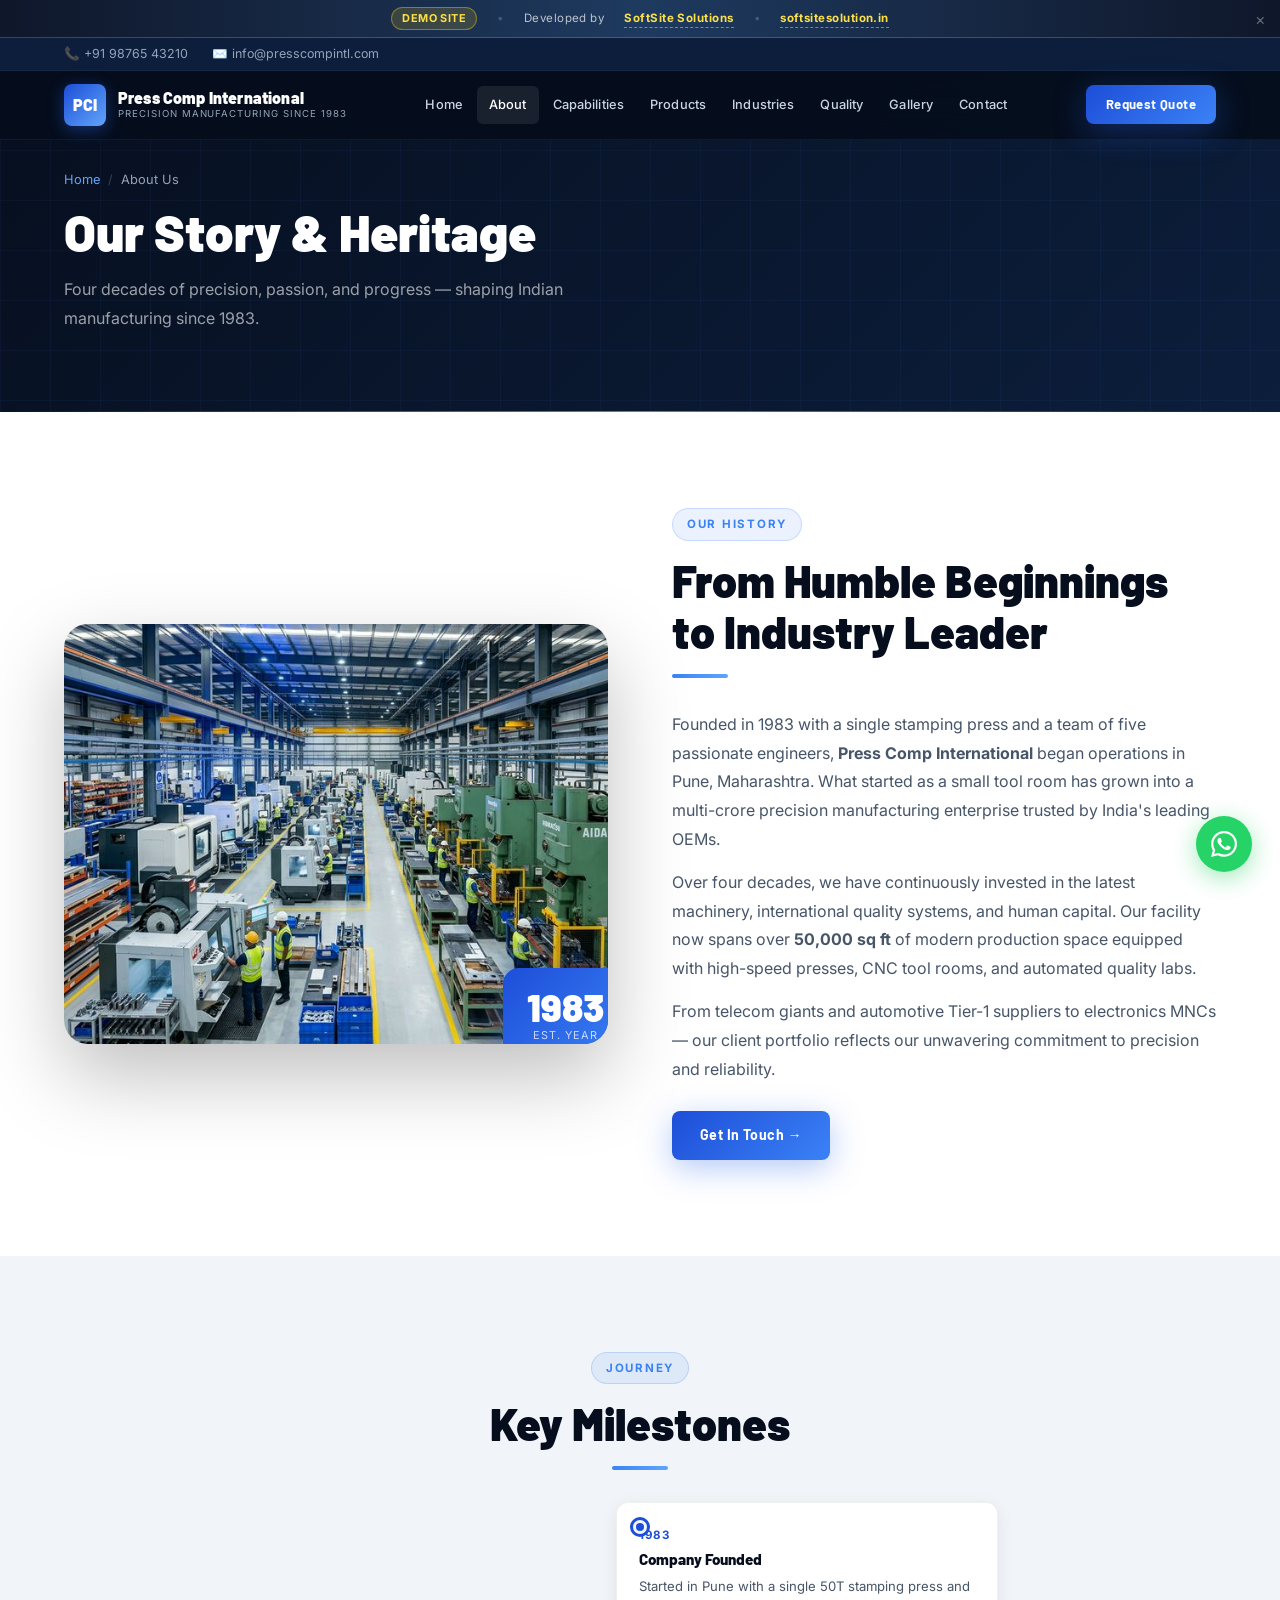
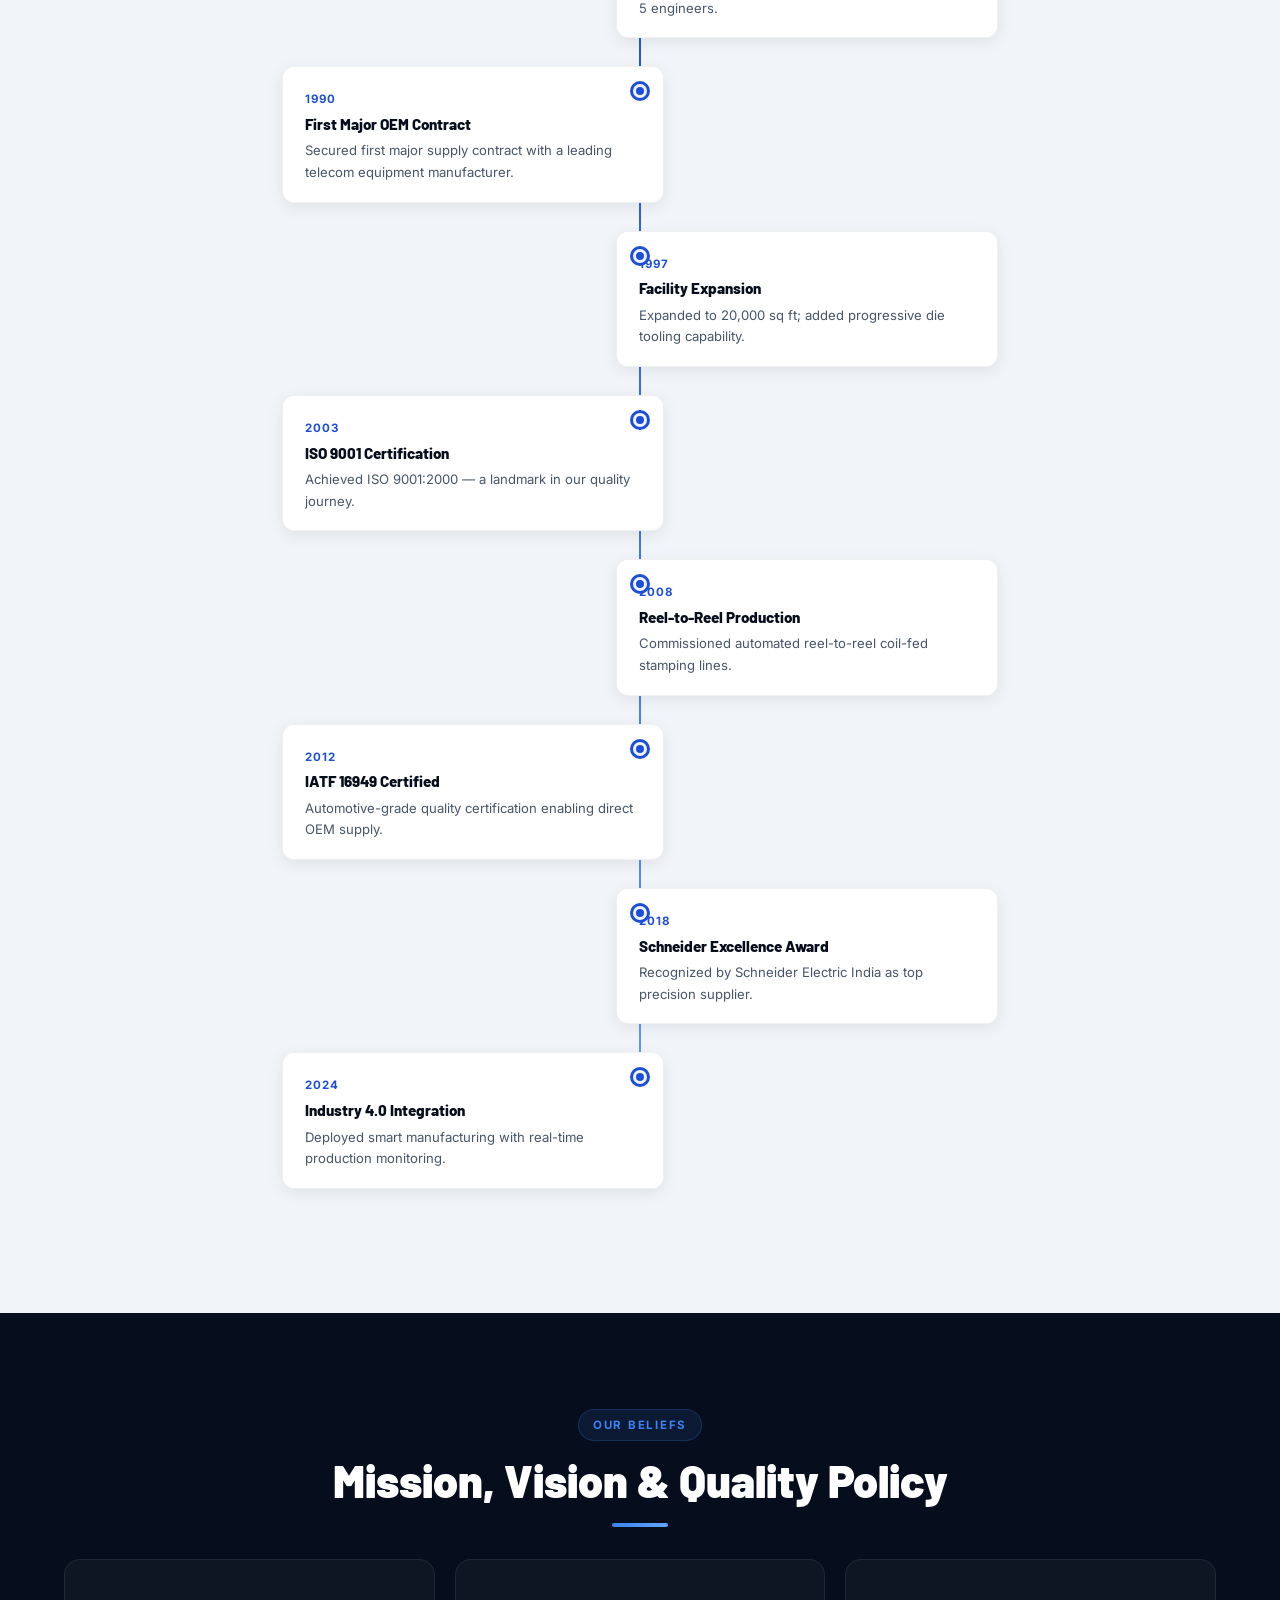
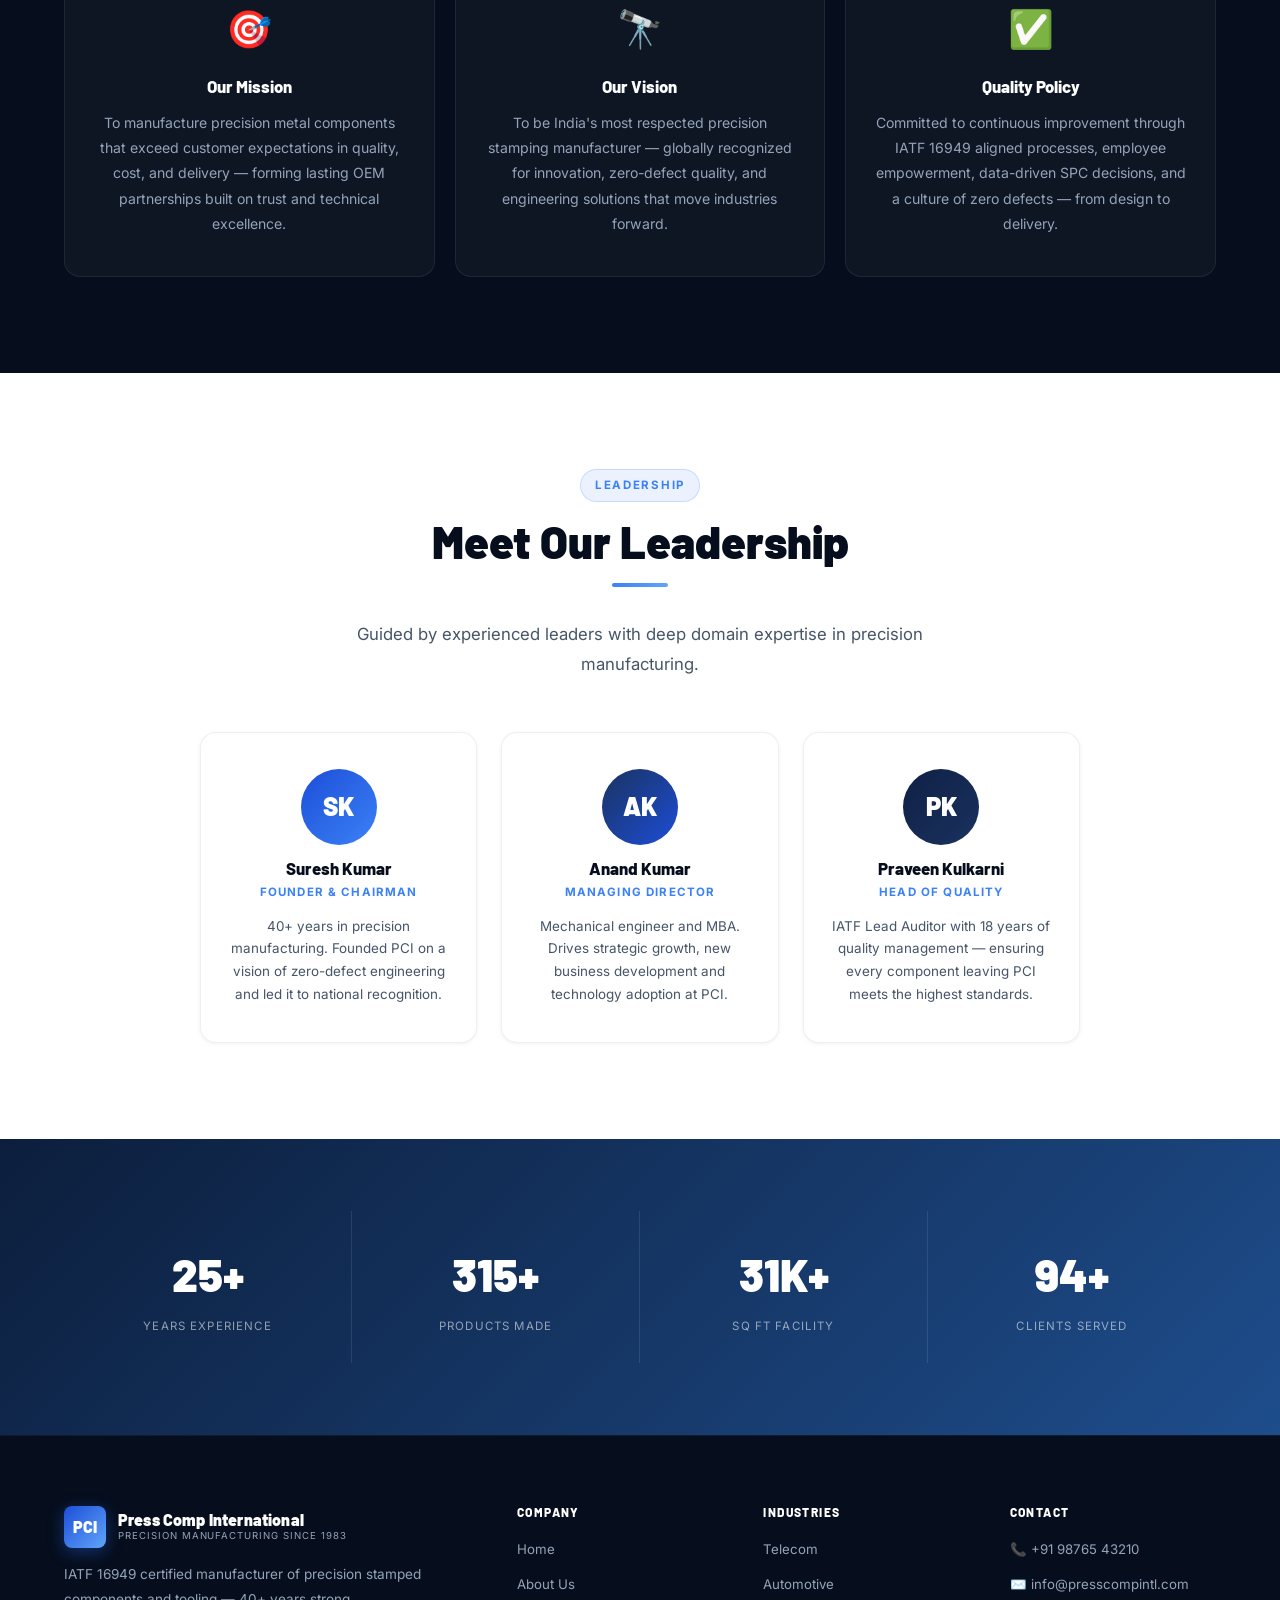
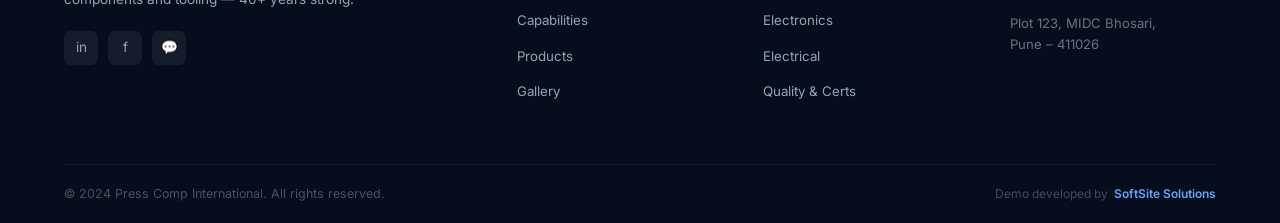
==== about.html @ 60676b9e "Initial commit: Premium Press Comp International website - Developed by SoftSite Solutions" ====
<!DOCTYPE html>
<html lang="en">
<head>
  <meta charset="UTF-8"/><meta name="viewport" content="width=device-width,initial-scale=1.0"/>
  <title>About Us | Press Comp International</title>
  <meta name="description" content="Learn about Press Comp International — our 40+ year journey, leadership, mission, vision and quality policy. Precision manufacturing since 1983."/>
  <link rel="stylesheet" href="assets/css/style.css"/>
  <link rel="icon" href="data:image/svg+xml,<svg xmlns='http://www.w3.org/2000/svg' viewBox='0 0 100 100'><text y='.9em' font-size='90'>⚙️</text></svg>"/>
</head>
<body>

<div id="demo-banner"><span class="db-badge">Demo Site</span><span class="db-sep">•</span><span class="db-text">Developed by</span><a href="https://softsitesolution.in" target="_blank" class="db-link">SoftSite Solutions</a><span class="db-sep">•</span><a href="https://softsitesolution.in" target="_blank" class="db-link">softsitesolution.in</a><button class="db-close" id="db-close">×</button></div>

<nav id="navbar">
  <div class="nav-top"><div class="container nav-top-inner"><div class="nt-contact"><a href="tel:+919876543210">📞 +91 98765 43210</a><a href="mailto:info@presscompintl.com">✉️ info@presscompintl.com</a></div></div></div>
  <div class="nav-main"><div class="container nav-inner">
    <a href="index.html" class="logo"><div class="logo-mark">PCI</div><div class="logo-text"><div class="logo-name">Press Comp International</div><div class="logo-sub">Precision Manufacturing Since 1983</div></div></a>
    <div class="nav-links"><a href="index.html">Home</a><a href="about.html" class="active">About</a><a href="capabilities.html">Capabilities</a><a href="products.html">Products</a><a href="industries.html">Industries</a><a href="quality.html">Quality</a><a href="gallery.html">Gallery</a><a href="contact.html">Contact</a></div>
    <div class="nav-cta"><a href="contact.html" class="btn btn-primary">Request Quote</a></div>
    <div class="hamburger" id="hamburger"><span></span><span></span><span></span></div>
  </div></div>
</nav>
<div class="mobile-menu" id="mobileMenu"><button class="mobile-menu-close" id="mobileClose">×</button><a href="index.html">Home</a><a href="about.html">About Us</a><a href="capabilities.html">Capabilities</a><a href="products.html">Products</a><a href="industries.html">Industries</a><a href="quality.html">Quality</a><a href="gallery.html">Gallery</a><a href="contact.html">Contact</a></div>

<section class="page-hero">
  <div class="container">
    <div class="ph-crumb"><a href="index.html">Home</a><span>/</span>About Us</div>
    <h1 class="ph-title">Our Story &amp; Heritage</h1>
    <p class="ph-sub">Four decades of precision, passion, and progress — shaping Indian manufacturing since 1983.</p>
  </div>
</section>

<!-- COMPANY STORY -->
<section class="section-pad section-white">
  <div class="container">
    <div class="ab-grid">
      <div class="img-frame reveal">
        <img src="assets/images/factory_floor.png" alt="PCI factory 1983" loading="lazy"/>
        <div class="img-badge"><div class="nb">1983</div><div class="nl">Est. Year</div></div>
      </div>
      <div class="reveal d1">
        <span class="tag">Our History</span>
        <h2 class="section-title">From Humble Beginnings<br>to Industry Leader</h2>
        <span class="line"></span>
        <p>Founded in 1983 with a single stamping press and a team of five passionate engineers, <strong>Press Comp International</strong> began operations in Pune, Maharashtra. What started as a small tool room has grown into a multi-crore precision manufacturing enterprise trusted by India's leading OEMs.</p>
        <p style="margin-top:14px;">Over four decades, we have continuously invested in the latest machinery, international quality systems, and human capital. Our facility now spans over <strong>50,000 sq ft</strong> of modern production space equipped with high-speed presses, CNC tool rooms, and automated quality labs.</p>
        <p style="margin-top:14px;">From telecom giants and automotive Tier-1 suppliers to electronics MNCs — our client portfolio reflects our unwavering commitment to precision and reliability.</p>
        <a href="contact.html" class="btn btn-primary" style="margin-top:28px;">Get In Touch →</a>
      </div>
    </div>
  </div>
</section>

<!-- MILESTONES TIMELINE -->
<section class="section-pad section-light">
  <div class="container">
    <div class="text-center reveal">
      <span class="tag">Journey</span>
      <h2 class="section-title">Key Milestones</h2>
      <span class="line c"></span>
    </div>
    <div style="position:relative;max-width:820px;margin:0 auto;">
      <div style="position:absolute;left:50%;top:0;bottom:0;width:2px;background:linear-gradient(to bottom,var(--blue-vivid),var(--accent-glow));transform:translateX(-50%);border-radius:2px;"></div>
      <div id="timeline"></div>
    </div>
  </div>
</section>

<!-- MISSION VISION QUALITY -->
<section class="section-pad section-dark">
  <div class="container">
    <div class="text-center reveal">
      <span class="tag">Our Beliefs</span>
      <h2 class="section-title light">Mission, Vision &amp; Quality Policy</h2>
      <span class="line c"></span>
    </div>
    <div style="display:grid;grid-template-columns:repeat(auto-fit,minmax(260px,1fr));gap:20px;margin-top:12px;">
      <div class="why-card reveal" style="padding:40px 28px;"><div class="why-ico">🎯</div><div class="why-title" style="font-size:1.05rem;">Our Mission</div><p class="why-text" style="font-size:.88rem;line-height:1.8;margin-top:10px;">To manufacture precision metal components that exceed customer expectations in quality, cost, and delivery — forming lasting OEM partnerships built on trust and technical excellence.</p></div>
      <div class="why-card reveal d1" style="padding:40px 28px;"><div class="why-ico">🔭</div><div class="why-title" style="font-size:1.05rem;">Our Vision</div><p class="why-text" style="font-size:.88rem;line-height:1.8;margin-top:10px;">To be India's most respected precision stamping manufacturer — globally recognized for innovation, zero-defect quality, and engineering solutions that move industries forward.</p></div>
      <div class="why-card reveal d2" style="padding:40px 28px;"><div class="why-ico">✅</div><div class="why-title" style="font-size:1.05rem;">Quality Policy</div><p class="why-text" style="font-size:.88rem;line-height:1.8;margin-top:10px;">Committed to continuous improvement through IATF 16949 aligned processes, employee empowerment, data-driven SPC decisions, and a culture of zero defects — from design to delivery.</p></div>
    </div>
  </div>
</section>

<!-- LEADERSHIP -->
<section class="section-pad section-white">
  <div class="container">
    <div class="text-center reveal">
      <span class="tag">Leadership</span>
      <h2 class="section-title">Meet Our Leadership</h2>
      <span class="line c"></span>
      <p class="section-sub">Guided by experienced leaders with deep domain expertise in precision manufacturing.</p>
    </div>
    <div style="display:grid;grid-template-columns:repeat(auto-fit,minmax(240px,1fr));gap:24px;max-width:880px;margin:0 auto;">
      <div class="testi-card reveal text-center" style="padding:36px 24px;">
        <div style="width:76px;height:76px;border-radius:50%;background:linear-gradient(135deg,var(--blue-vivid),var(--accent));display:flex;align-items:center;justify-content:center;font-size:1.6rem;font-weight:900;color:#fff;margin:0 auto 14px;font-family:var(--font-head);">SK</div>
        <h3 style="color:var(--navy);font-size:1.05rem;font-family:var(--font-head);margin-bottom:4px;">Suresh Kumar</h3>
        <p style="font-size:.72rem;color:var(--accent);font-weight:700;text-transform:uppercase;letter-spacing:.1em;margin-bottom:12px;">Founder &amp; Chairman</p>
        <p style="font-size:.84rem;color:var(--steel);line-height:1.7;">40+ years in precision manufacturing. Founded PCI on a vision of zero-defect engineering and led it to national recognition.</p>
      </div>
      <div class="testi-card reveal d1 text-center" style="padding:36px 24px;">
        <div style="width:76px;height:76px;border-radius:50%;background:linear-gradient(135deg,#1a3260,var(--blue-vivid));display:flex;align-items:center;justify-content:center;font-size:1.6rem;font-weight:900;color:#fff;margin:0 auto 14px;font-family:var(--font-head);">AK</div>
        <h3 style="color:var(--navy);font-size:1.05rem;font-family:var(--font-head);margin-bottom:4px;">Anand Kumar</h3>
        <p style="font-size:.72rem;color:var(--accent);font-weight:700;text-transform:uppercase;letter-spacing:.1em;margin-bottom:12px;">Managing Director</p>
        <p style="font-size:.84rem;color:var(--steel);line-height:1.7;">Mechanical engineer and MBA. Drives strategic growth, new business development and technology adoption at PCI.</p>
      </div>
      <div class="testi-card reveal d2 text-center" style="padding:36px 24px;">
        <div style="width:76px;height:76px;border-radius:50%;background:linear-gradient(135deg,#0f2044,#1a3260);display:flex;align-items:center;justify-content:center;font-size:1.6rem;font-weight:900;color:#fff;margin:0 auto 14px;font-family:var(--font-head);">PK</div>
        <h3 style="color:var(--navy);font-size:1.05rem;font-family:var(--font-head);margin-bottom:4px;">Praveen Kulkarni</h3>
        <p style="font-size:.72rem;color:var(--accent);font-weight:700;text-transform:uppercase;letter-spacing:.1em;margin-bottom:12px;">Head of Quality</p>
        <p style="font-size:.84rem;color:var(--steel);line-height:1.7;">IATF Lead Auditor with 18 years of quality management — ensuring every component leaving PCI meets the highest standards.</p>
      </div>
    </div>
  </div>
</section>

<!-- STATS BANNER -->
<section style="background:linear-gradient(135deg,#0c1e3c,#1e4d8c);padding:72px 0;">
  <div class="container">
    <div style="display:grid;grid-template-columns:repeat(auto-fit,minmax(150px,1fr));text-align:center;">
      <div style="padding:28px 20px;border-right:1px solid rgba(255,255,255,.1);"><div style="font-family:var(--font-head);font-size:2.8rem;font-weight:900;color:#fff;"><span data-target="40" data-suffix="+">40+</span></div><div style="font-size:.72rem;color:rgba(255,255,255,.55);text-transform:uppercase;letter-spacing:.1em;margin-top:6px;">Years Experience</div></div>
      <div style="padding:28px 20px;border-right:1px solid rgba(255,255,255,.1);"><div style="font-family:var(--font-head);font-size:2.8rem;font-weight:900;color:#fff;"><span data-target="500" data-suffix="+">500+</span></div><div style="font-size:.72rem;color:rgba(255,255,255,.55);text-transform:uppercase;letter-spacing:.1em;margin-top:6px;">Products Made</div></div>
      <div style="padding:28px 20px;border-right:1px solid rgba(255,255,255,.1);"><div style="font-family:var(--font-head);font-size:2.8rem;font-weight:900;color:#fff;"><span data-target="50" data-suffix="K+">50K+</span></div><div style="font-size:.72rem;color:rgba(255,255,255,.55);text-transform:uppercase;letter-spacing:.1em;margin-top:6px;">Sq Ft Facility</div></div>
      <div style="padding:28px 20px;"><div style="font-family:var(--font-head);font-size:2.8rem;font-weight:900;color:#fff;"><span data-target="150" data-suffix="+">150+</span></div><div style="font-size:.72rem;color:rgba(255,255,255,.55);text-transform:uppercase;letter-spacing:.1em;margin-top:6px;">Clients Served</div></div>
    </div>
  </div>
</section>

<footer>
  <div class="container">
    <div class="footer-grid">
      <div class="footer-brand"><div class="logo"><div class="logo-mark">PCI</div><div class="logo-text"><div class="logo-name">Press Comp International</div><div class="logo-sub">Precision Manufacturing Since 1983</div></div></div><p>IATF 16949 certified manufacturer of precision stamped components and tooling — 40+ years strong.</p><div class="footer-social"><a href="#" class="soc-btn">in</a><a href="#" class="soc-btn">f</a><a href="https://wa.me/919876543210" class="soc-btn" target="_blank">💬</a></div></div>
      <div class="footer-col"><h5>Company</h5><ul><li><a href="index.html">Home</a></li><li><a href="about.html">About Us</a></li><li><a href="capabilities.html">Capabilities</a></li><li><a href="products.html">Products</a></li><li><a href="gallery.html">Gallery</a></li></ul></div>
      <div class="footer-col"><h5>Industries</h5><ul><li><a href="industries.html">Telecom</a></li><li><a href="industries.html">Automotive</a></li><li><a href="industries.html">Electronics</a></li><li><a href="industries.html">Electrical</a></li><li><a href="quality.html">Quality & Certs</a></li></ul></div>
      <div class="footer-col"><h5>Contact</h5><ul><li><a href="tel:+919876543210">📞 +91 98765 43210</a></li><li><a href="mailto:info@presscompintl.com">✉️ info@presscompintl.com</a></li><li style="color:#6b7280;font-size:.82rem;padding-top:6px;">Plot 123, MIDC Bhosari,<br>Pune – 411026</li></ul></div>
    </div>
    <div class="footer-bottom"><p>© 2024 Press Comp International. All rights reserved.</p><div class="dev-credit">Demo developed by <a href="https://softsitesolution.in" target="_blank">SoftSite Solutions</a></div></div>
  </div>
</footer>
<a href="https://wa.me/919876543210" class="wa-float" target="_blank" aria-label="WhatsApp"><svg viewBox="0 0 24 24"><path d="M17.472 14.382c-.297-.149-1.758-.867-2.03-.967-.273-.099-.471-.148-.67.15-.197.297-.767.966-.94 1.164-.173.199-.347.223-.644.075-.297-.15-1.255-.463-2.39-1.475-.883-.788-1.48-1.761-1.653-2.059-.173-.297-.018-.458.13-.606.134-.133.298-.347.446-.52.149-.174.198-.298.298-.497.099-.198.05-.371-.025-.52-.075-.149-.669-1.612-.916-2.207-.242-.579-.487-.5-.669-.51-.173-.008-.371-.01-.57-.01-.198 0-.52.074-.792.372-.272.297-1.04 1.016-1.04 2.479 0 1.462 1.065 2.875 1.213 3.074.149.198 2.096 3.2 5.077 4.487.709.306 1.262.489 1.694.625.712.227 1.36.195 1.871.118.571-.085 1.758-.719 2.006-1.413.248-.694.248-1.289.173-1.413-.074-.124-.272-.198-.57-.347m-5.421 7.403h-.004a9.87 9.87 0 01-5.031-1.378l-.361-.214-3.741.982.998-3.648-.235-.374a9.86 9.86 0 01-1.51-5.26c.001-5.45 4.436-9.884 9.888-9.884 2.64 0 5.122 1.03 6.988 2.898a9.825 9.825 0 012.893 6.994c-.003 5.45-4.437 9.884-9.885 9.884m8.413-18.297A11.815 11.815 0 0012.05 0C5.495 0 .16 5.335.157 11.892c0 2.096.547 4.142 1.588 5.945L.057 24l6.305-1.654a11.882 11.882 0 005.683 1.448h.005c6.554 0 11.89-5.335 11.893-11.893a11.821 11.821 0 00-3.48-8.413z"/></svg></a>
<button id="scrollTop" aria-label="Back to top">↑</button>
<script src="assets/js/main.js"></script>
<script>
const milestones=[{year:'1983',title:'Company Founded',desc:'Started in Pune with a single 50T stamping press and 5 engineers.'},{year:'1990',title:'First Major OEM Contract',desc:'Secured first major supply contract with a leading telecom equipment manufacturer.'},{year:'1997',title:'Facility Expansion',desc:'Expanded to 20,000 sq ft; added progressive die tooling capability.'},{year:'2003',title:'ISO 9001 Certification',desc:'Achieved ISO 9001:2000 — a landmark in our quality journey.'},{year:'2008',title:'Reel-to-Reel Production',desc:'Commissioned automated reel-to-reel coil-fed stamping lines.'},{year:'2012',title:'IATF 16949 Certified',desc:'Automotive-grade quality certification enabling direct OEM supply.'},{year:'2018',title:'Schneider Excellence Award',desc:'Recognized by Schneider Electric India as top precision supplier.'},{year:'2024',title:'Industry 4.0 Integration',desc:'Deployed smart manufacturing with real-time production monitoring.'}];
const timeline=document.getElementById('timeline');
milestones.forEach((m,i)=>{
  const isLeft=i%2===0;
  const div=document.createElement('div');
  div.style.cssText=`display:flex;justify-content:${isLeft?'flex-end':'flex-start'};margin-bottom:28px;position:relative;`;
  div.innerHTML=`<div style="width:calc(50% - 28px);background:#fff;border-radius:12px;padding:18px 22px;box-shadow:0 4px 16px rgba(0,0,0,.08);border:1px solid rgba(0,0,0,.06);${isLeft?'margin-right:52px;':'margin-left:52px;'}"><span style="font-size:.72rem;font-weight:700;color:var(--blue-vivid);text-transform:uppercase;letter-spacing:.08em;">${m.year}</span><h4 style="font-family:var(--font-head);font-size:.95rem;color:var(--navy);margin:5px 0 7px;">${m.title}</h4><p style="font-size:.82rem;color:var(--steel);line-height:1.65;">${m.desc}</p></div><div style="position:absolute;left:50%;top:18px;width:14px;height:14px;background:var(--blue-vivid);border-radius:50%;transform:translateX(-50%);border:3px solid var(--bg-section);box-shadow:0 0 0 3px var(--blue-vivid);z-index:1;"></div>`;
  timeline.appendChild(div);
});
</script>
</body>
</html>
---- assets/css/style.css ----
/* ================================================================
   PRESS COMP INTERNATIONAL — PREMIUM STYLESHEET v2.0
   Developed by SoftSite Solutions | softsitesolution.in
   ================================================================ */

@import url('https://fonts.googleapis.com/css2?family=Inter:wght@300;400;500;600;700;800;900&family=Barlow:ital,wght@0,400;0,500;0,600;0,700;0,800;0,900;1,600&display=swap');

/* ─── CSS Variables ─── */
:root {
  --navy:         #060e1d;
  --navy-mid:     #0c1e3c;
  --navy-light:   #132850;
  --blue:         #1a4272;
  --blue-vivid:   #1d4ed8;
  --accent:       #3b82f6;
  --accent-glow:  #60a5fa;
  --steel:        #475569;
  --steel-light:  #94a3b8;
  --silver:       #cbd5e1;
  --white:        #ffffff;
  --off-white:    #f8fafc;
  --bg-section:   #f1f5f9;
  --gold:         #c8960c;
  --gold-light:   #fbbf24;
  --brand:        #2563eb;
  --brand-dark:   #1e40af;

  --font-head:    'Barlow', sans-serif;
  --font-body:    'Inter', sans-serif;

  --ease:         cubic-bezier(0.4, 0, 0.2, 1);
  --t:            0.3s var(--ease);

  --shadow-xs:    0 1px 4px rgba(0,0,0,0.06);
  --shadow-sm:    0 2px 12px rgba(0,0,0,0.08);
  --shadow-md:    0 8px 32px rgba(0,0,0,0.12);
  --shadow-lg:    0 20px 60px rgba(0,0,0,0.18);
  --shadow-xl:    0 32px 80px rgba(0,0,0,0.25);
  --shadow-blue:  0 8px 32px rgba(37,99,235,0.35);

  --r:            8px;
  --r-lg:         16px;
  --r-xl:         24px;
}

/* ─── Reset ─── */
*,*::before,*::after{box-sizing:border-box;margin:0;padding:0;}
html{scroll-behavior:smooth;font-size:16px;}
body{font-family:var(--font-body);color:var(--navy);background:var(--white);line-height:1.6;overflow-x:hidden;}
img{max-width:100%;height:auto;display:block;}
a{text-decoration:none;color:inherit;}
ul{list-style:none;}
button{cursor:pointer;border:none;background:none;font-family:inherit;}
input,select,textarea{font-family:inherit;}

/* ─── Typography ─── */
h1,h2,h3,h4,h5,h6{font-family:var(--font-head);font-weight:800;line-height:1.15;}
h1{font-size:clamp(2.2rem,5.5vw,4rem);}
h2{font-size:clamp(1.7rem,3.5vw,2.8rem);}
h3{font-size:clamp(1.15rem,2.5vw,1.55rem);}
p{color:var(--steel);line-height:1.8;font-size:1rem;}

/* ─── Utility ─── */
.container{max-width:1200px;margin:0 auto;padding:0 24px;}
.section-pad{padding:96px 0;}
.section-pad-sm{padding:64px 0;}
.text-center{text-align:center;}

.tag{
  display:inline-flex;align-items:center;gap:8px;
  font-size:.72rem;font-weight:700;letter-spacing:.15em;text-transform:uppercase;
  color:var(--accent);background:rgba(59,130,246,.1);
  padding:6px 14px;border-radius:50px;
  border:1px solid rgba(59,130,246,.22);margin-bottom:14px;
}

.section-title{
  font-family:var(--font-head);font-weight:900;color:var(--navy);margin-bottom:16px;
}
.section-title.light{color:var(--white);}
.section-sub{
  font-size:1.05rem;color:var(--steel);max-width:640px;
  margin:0 auto 52px;line-height:1.8;
}
.section-sub.light{color:var(--steel-light);}

.line{
  display:block;width:56px;height:4px;border-radius:2px;
  background:linear-gradient(90deg,var(--accent),var(--accent-glow));
  margin:14px 0 32px;
}
.line.c{margin:14px auto 32px;}

/* ─── Demo Banner ─── */
#demo-banner{
  position:fixed;top:0;left:0;right:0;z-index:2000;
  background:linear-gradient(90deg,#0f172a 0%,#1e3a5f 50%,#0f172a 100%);
  border-bottom:1px solid rgba(250,204,21,.25);
  display:flex;align-items:center;justify-content:center;gap:20px;
  padding:7px 16px;font-size:.72rem;letter-spacing:.04em;
}
#demo-banner .db-badge{
  background:rgba(250,204,21,.15);border:1px solid rgba(250,204,21,.4);
  color:#fde047;border-radius:50px;padding:2px 10px;font-weight:700;font-size:.68rem;text-transform:uppercase;
}
#demo-banner .db-text{color:rgba(255,255,255,.7);}
#demo-banner .db-link{
  color:#fde047;font-weight:700;border-bottom:1px dashed rgba(253,224,71,.5);
  transition:var(--t);text-decoration:none;
}
#demo-banner .db-link:hover{color:#fff;border-color:#fff;}
#demo-banner .db-sep{color:rgba(255,255,255,.2);}
#demo-banner .db-close{
  position:absolute;right:14px;background:none;border:none;
  color:rgba(255,255,255,.35);font-size:1rem;cursor:pointer;transition:var(--t);
}
#demo-banner .db-close:hover{color:var(--white);}

/* ─── Navbar ─── */
#navbar{
  position:fixed;left:0;right:0;z-index:1000;
  transition:var(--t);
  top:33px; /* below demo banner */
}

.nav-top{
  background:var(--navy-mid);padding:6px 0;
  border-bottom:1px solid rgba(255,255,255,.04);
}
.nav-top-inner{
  display:flex;justify-content:space-between;align-items:center;
  font-size:.78rem;
}
.nt-contact{display:flex;gap:24px;color:var(--steel-light);}
.nt-contact a{color:var(--steel-light);display:flex;align-items:center;gap:6px;transition:var(--t);}
.nt-contact a:hover{color:var(--accent-glow);}

.nav-main{
  background:rgba(6,14,29,.96);
  backdrop-filter:blur(24px);-webkit-backdrop-filter:blur(24px);
  border-bottom:1px solid rgba(255,255,255,.05);
}
.nav-main.scrolled{box-shadow:0 4px 30px rgba(0,0,0,.5);}

.nav-inner{
  display:flex;align-items:center;justify-content:space-between;
  height:68px;
}

/* Logo */
.logo{display:flex;align-items:center;gap:12px;text-decoration:none;}
.logo-mark{
  width:42px;height:42px;border-radius:8px;
  background:linear-gradient(135deg,var(--blue-vivid),var(--accent-glow));
  display:flex;align-items:center;justify-content:center;
  font-family:var(--font-head);font-weight:900;font-size:1rem;
  color:#fff;letter-spacing:-.02em;flex-shrink:0;
  box-shadow:0 4px 16px rgba(37,99,235,.4);
}
.logo-text{}
.logo-name{
  font-family:var(--font-head);font-weight:900;font-size:1rem;
  color:#fff;line-height:1.1;letter-spacing:.01em;
  white-space:nowrap;
}
.logo-sub{font-size:.6rem;color:var(--steel-light);letter-spacing:.1em;text-transform:uppercase;}

/* Nav Links */
.nav-links{display:flex;align-items:center;gap:2px;}
.nav-links a{
  color:var(--silver);font-size:.8rem;font-weight:500;
  padding:9px 12px;border-radius:6px;transition:var(--t);
  letter-spacing:.01em;white-space:nowrap;
}
.nav-links a:hover,.nav-links a.active{
  color:#fff;background:rgba(255,255,255,.08);
}

.nav-cta .btn{padding:9px 20px;font-size:.82rem;}

/* Hamburger */
.hamburger{display:none;flex-direction:column;gap:5px;padding:8px;cursor:pointer;}
.hamburger span{display:block;width:22px;height:2px;background:#fff;border-radius:2px;transition:var(--t);}

/* Mobile Menu */
.mobile-menu{
  display:none;position:fixed;inset:0;
  background:rgba(6,14,29,.99);backdrop-filter:blur(30px);
  z-index:999;flex-direction:column;padding:100px 28px 40px;gap:6px;
}
.mobile-menu.open{display:flex;animation:slideIn .3s var(--ease) both;}
@keyframes slideIn{from{opacity:0;transform:translateX(-20px);}to{opacity:1;transform:none;}}
.mobile-menu a{
  color:#fff;font-size:1.35rem;font-family:var(--font-head);font-weight:700;
  padding:16px 0;border-bottom:1px solid rgba(255,255,255,.06);transition:var(--t);
}
.mobile-menu a:hover{color:var(--accent-glow);padding-left:8px;}
.mobile-menu-close{position:absolute;top:20px;right:22px;color:#fff;font-size:2rem;cursor:pointer;background:none;border:none;}

/* ─── Buttons ─── */
.btn{
  display:inline-flex;align-items:center;gap:8px;
  padding:13px 28px;border-radius:var(--r);
  font-family:var(--font-head);font-weight:700;font-size:.88rem;
  letter-spacing:.03em;transition:var(--t);position:relative;overflow:hidden;
  white-space:nowrap;
}
.btn::after{
  content:'';position:absolute;inset:0;
  background:linear-gradient(135deg,rgba(255,255,255,.12),transparent);
  opacity:0;transition:var(--t);
}
.btn:hover::after{opacity:1;}

.btn-primary{
  background:linear-gradient(135deg,var(--blue-vivid),var(--accent));
  color:#fff;box-shadow:var(--shadow-blue);
}
.btn-primary:hover{transform:translateY(-2px);box-shadow:0 12px 40px rgba(37,99,235,.5);}

.btn-outline{
  background:transparent;color:#fff;
  border:1.5px solid rgba(255,255,255,.4);
}
.btn-outline:hover{background:rgba(255,255,255,.08);border-color:#fff;transform:translateY(-2px);}

.btn-gold{
  background:linear-gradient(135deg,#b45309,var(--gold-light));
  color:var(--navy);font-weight:800;
  box-shadow:0 4px 20px rgba(251,191,36,.3);
}
.btn-gold:hover{transform:translateY(-2px);box-shadow:0 8px 32px rgba(251,191,36,.5);}

.btn-glass{
  background:rgba(255,255,255,.08);
  border:1px solid rgba(255,255,255,.15);
  color:#fff;backdrop-filter:blur(10px);
}
.btn-glass:hover{background:rgba(255,255,255,.15);transform:translateY(-2px);}

/* ─── Hero ─── */
#hero{
  min-height:100vh;position:relative;
  display:flex;align-items:center;overflow:hidden;
  background:var(--navy);
  padding-top:105px; /* demo-banner(33) + nav-top(~30) + nav-main(68) = 131 */
}

.hero-bg{
  position:absolute;inset:0;
  background-image:url('../images/hero_factory.png');
  background-size:cover;background-position:center;
  filter:brightness(.25) saturate(.8);
  animation:heroZoom 20s ease-in-out infinite alternate;
  transform-origin:center;
}
@keyframes heroZoom{from{transform:scale(1.04);}to{transform:scale(1.12);}}

.hero-overlay{
  position:absolute;inset:0;
  background:
    radial-gradient(ellipse 80% 60% at 10% 60%,rgba(30,78,216,.35) 0%,transparent 60%),
    linear-gradient(130deg,rgba(6,14,29,.92) 0%,rgba(6,14,29,.55) 60%,rgba(30,78,216,.15) 100%);
}

/* Grid lines overlay */
.hero-grid{
  position:absolute;inset:0;pointer-events:none;
  background-image:
    linear-gradient(rgba(59,130,246,.06) 1px,transparent 1px),
    linear-gradient(90deg,rgba(59,130,246,.06) 1px,transparent 1px);
  background-size:60px 60px;
  mask-image:radial-gradient(ellipse 80% 80% at 50% 50%,black 0%,transparent 70%);
}

.hero-particles{position:absolute;inset:0;pointer-events:none;}
.particle{
  position:absolute;border-radius:50%;
  background:var(--accent-glow);
  animation:particleFloat var(--d,8s) ease-in-out infinite;
}
@keyframes particleFloat{
  0%,100%{transform:translateY(0) translateX(0) scale(1);opacity:.25;}
  50%{transform:translateY(-40px) translateX(20px) scale(1.5);opacity:.7;}
}

.hero-content{position:relative;z-index:2;padding-bottom:80px;}

.hero-eyebrow{
  display:inline-flex;align-items:center;gap:10px;
  background:rgba(59,130,246,.12);
  border:1px solid rgba(59,130,246,.35);
  border-radius:50px;padding:8px 18px;margin-bottom:28px;
  animation:fadeUp .8s var(--ease) both;
}
.eyebrow-dot{width:7px;height:7px;border-radius:50%;background:var(--gold-light);animation:pulse 1.8s infinite;}
@keyframes pulse{0%,100%{opacity:1;transform:scale(1);}50%{opacity:.4;transform:scale(.7);}}
.eyebrow-text{font-size:.72rem;font-weight:700;letter-spacing:.14em;text-transform:uppercase;color:var(--accent-glow);}

.hero-title{
  color:#fff;font-weight:900;font-size:clamp(2.4rem,5.8vw,4.4rem);
  line-height:1.05;margin-bottom:24px;
  animation:fadeUp .9s .08s var(--ease) both;
}
.hero-title .hl{
  background:linear-gradient(90deg,#93c5fd,var(--accent-glow),#a5f3fc);
  -webkit-background-clip:text;-webkit-text-fill-color:transparent;background-clip:text;
  animation:shimmer 3s linear infinite;background-size:200% auto;
}
@keyframes shimmer{0%{background-position:0% center;}100%{background-position:200% center;}}

.hero-sub{
  font-size:clamp(1rem,2vw,1.2rem);
  color:rgba(255,255,255,.7);
  max-width:600px;margin-bottom:40px;line-height:1.8;
  animation:fadeUp 1s .16s var(--ease) both;
}

.hero-btns{display:flex;flex-wrap:wrap;gap:14px;margin-bottom:64px;animation:fadeUp 1s .24s var(--ease) both;}

.hero-stats{
  display:flex;flex-wrap:wrap;
  background:rgba(255,255,255,.04);
  border:1px solid rgba(255,255,255,.08);
  border-radius:var(--r-lg);overflow:hidden;
  backdrop-filter:blur(10px);
  animation:fadeUp 1s .34s var(--ease) both;
  width:fit-content;
}
.stat-card{
  padding:20px 32px;border-right:1px solid rgba(255,255,255,.08);
}
.stat-card:last-child{border-right:none;}
.stat-num{
  font-family:var(--font-head);font-size:2rem;
  font-weight:900;color:#fff;line-height:1;
  background:linear-gradient(120deg,#fff 0%,var(--accent-glow) 100%);
  -webkit-background-clip:text;-webkit-text-fill-color:transparent;background-clip:text;
}
.stat-label{font-size:.7rem;color:rgba(255,255,255,.5);text-transform:uppercase;letter-spacing:.1em;margin-top:4px;}

.hero-scroll{
  position:absolute;bottom:28px;left:50%;transform:translateX(-50%);
  display:flex;flex-direction:column;align-items:center;gap:8px;
  animation:fadeIn 1s 1.2s both;
}
.scroll-ring{
  width:36px;height:36px;border:1.5px solid rgba(255,255,255,.25);border-radius:50%;
  display:flex;align-items:center;justify-content:center;
  animation:scrollBounce 1.5s ease-in-out infinite;
}
@keyframes scrollBounce{0%,100%{transform:translateY(0);}50%{transform:translateY(6px);}}
.scroll-ring::after{content:'↓';color:rgba(255,255,255,.5);font-size:.75rem;}

@keyframes fadeUp{from{opacity:0;transform:translateY(28px);}to{opacity:1;transform:none;}}
@keyframes fadeIn{from{opacity:0;}to{opacity:1;}}

/* ─── Trust Strip ─── */
.trust-strip{
  background:var(--navy-mid);
  border-bottom:1px solid rgba(255,255,255,.05);
  padding:18px 0;
  overflow:hidden;
}
.trust-inner{
  display:flex;align-items:center;justify-content:space-around;
  flex-wrap:wrap;gap:16px;
}
.trust-pill{
  display:flex;align-items:center;gap:8px;
  color:var(--steel-light);font-size:.78rem;padding:6px 0;
}
.trust-pill i{font-size:1rem;color:var(--accent-glow);}
.trust-pill strong{color:rgba(255,255,255,.85);font-weight:600;}

/* ─── Section Styles ─── */
.section-dark{background:var(--navy);}
.section-navy{background:var(--navy-mid);}
.section-light{background:var(--bg-section);}
.section-white{background:#fff;}

/* ─── About Grid ─── */
.ab-grid{display:grid;grid-template-columns:1fr 1fr;gap:64px;align-items:center;}

.img-frame{
  position:relative;border-radius:var(--r-xl);overflow:hidden;
  box-shadow:var(--shadow-xl);
}
.img-frame img{width:100%;height:420px;object-fit:cover;display:block;}
.img-badge{
  position:absolute;bottom:-20px;right:-20px;
  background:linear-gradient(135deg,var(--blue-vivid),var(--accent));
  border-radius:var(--r-lg);padding:20px 24px;text-align:center;
  box-shadow:0 12px 40px rgba(37,99,235,.45);
}
.img-badge .nb{font-family:var(--font-head);font-size:2.4rem;font-weight:900;color:#fff;line-height:1;}
.img-badge .nl{font-size:.68rem;color:rgba(255,255,255,.75);text-transform:uppercase;letter-spacing:.1em;}

.pillars{display:flex;flex-direction:column;gap:14px;margin-top:24px;}
.pillar{
  display:flex;gap:16px;padding:18px 20px;
  background:var(--bg-section);border-radius:var(--r);
  border-left:3px solid var(--accent);transition:var(--t);
}
.pillar:hover{background:#fff;box-shadow:var(--shadow-md);transform:translateX(5px);}
.pillar-ico{font-size:1.5rem;flex-shrink:0;margin-top:2px;}
.pillar-title{font-weight:700;color:var(--navy);font-size:.95rem;margin-bottom:3px;}
.pillar-text{font-size:.83rem;color:var(--steel);line-height:1.65;}

/* ─── Capability Cards ─── */
.cap-grid{display:grid;grid-template-columns:repeat(auto-fit,minmax(260px,1fr));gap:24px;}

.cap-card{
  background:#fff;border-radius:var(--r-lg);padding:36px 28px;
  border:1px solid rgba(0,0,0,.06);transition:var(--t);
  position:relative;overflow:hidden;
}
.cap-card::before{
  content:'';position:absolute;top:0;left:0;right:0;height:3px;
  background:linear-gradient(90deg,var(--blue-vivid),var(--accent-glow));
  transform:scaleX(0);transform-origin:left;transition:var(--t);
}
.cap-card:hover{transform:translateY(-7px);box-shadow:var(--shadow-lg);}
.cap-card:hover::before{transform:scaleX(1);}

.cap-ico{
  width:58px;height:58px;border-radius:var(--r);
  background:linear-gradient(135deg,rgba(37,99,235,.1),rgba(96,165,250,.08));
  display:flex;align-items:center;justify-content:center;
  font-size:1.7rem;margin-bottom:20px;
  border:1px solid rgba(37,99,235,.12);
}
.cap-title{font-size:1rem;font-weight:800;color:var(--navy);margin-bottom:10px;}
.cap-desc{font-size:.85rem;color:var(--steel);line-height:1.7;}
.cap-list{margin-top:16px;display:flex;flex-direction:column;gap:7px;}
.cap-list li{font-size:.8rem;color:var(--steel);display:flex;align-items:center;gap:8px;}
.cap-list li::before{content:'→';color:var(--accent);font-weight:700;flex-shrink:0;}

/* ─── Industry Cards ─── */
.ind-grid{display:grid;grid-template-columns:repeat(auto-fit,minmax(220px,1fr));gap:20px;}

.ind-card{
  background:linear-gradient(145deg,var(--navy-mid),var(--navy-light));
  border-radius:var(--r-lg);padding:36px 24px;text-align:center;
  border:1px solid rgba(255,255,255,.07);transition:var(--t);
  position:relative;overflow:hidden;
}
.ind-card::after{
  content:'';position:absolute;bottom:0;left:0;right:0;height:3px;
  background:linear-gradient(90deg,var(--accent),var(--accent-glow));
  transform:scaleX(0);transition:var(--t);
}
.ind-card:hover{transform:translateY(-7px);border-color:rgba(96,165,250,.25);}
.ind-card:hover::after{transform:scaleX(1);}

.ind-ico{font-size:2.8rem;margin-bottom:16px;}
.ind-name{font-family:var(--font-head);font-size:1.1rem;font-weight:800;color:#fff;margin-bottom:10px;}
.ind-desc{font-size:.82rem;color:var(--steel-light);line-height:1.7;}
.ind-tags{display:flex;flex-wrap:wrap;justify-content:center;gap:6px;margin-top:16px;}
.ind-tag{
  font-size:.68rem;padding:3px 10px;
  background:rgba(255,255,255,.07);border-radius:50px;
  color:var(--accent-glow);border:1px solid rgba(96,165,250,.18);
}

/* ─── Why Cards ─── */
.why-grid{display:grid;grid-template-columns:repeat(auto-fit,minmax(190px,1fr));gap:20px;}
.why-card{
  text-align:center;padding:36px 20px;
  background:rgba(255,255,255,.035);
  border-radius:var(--r-lg);border:1px solid rgba(255,255,255,.07);transition:var(--t);
}
.why-card:hover{background:rgba(255,255,255,.07);border-color:rgba(96,165,250,.25);transform:translateY(-5px);}
.why-ico{font-size:2.3rem;margin-bottom:14px;}
.why-title{font-family:var(--font-head);font-size:.95rem;font-weight:800;color:#fff;margin-bottom:10px;}
.why-text{font-size:.82rem;color:var(--steel-light);line-height:1.7;}

/* ─── Product Cards ─── */
.products-grid{display:grid;grid-template-columns:repeat(auto-fill,minmax(280px,1fr));gap:24px;}
.product-card{
  background:#fff;border-radius:var(--r-lg);overflow:hidden;
  border:1px solid rgba(0,0,0,.07);transition:var(--t);
  box-shadow:var(--shadow-xs);
}
.product-card:hover{transform:translateY(-7px);box-shadow:var(--shadow-lg);}
.product-img{height:200px;overflow:hidden;background:var(--bg-section);}
.product-img img{width:100%;height:100%;object-fit:cover;transition:transform .5s ease;}
.product-card:hover .product-img img{transform:scale(1.07);}
.product-info{padding:24px;}
.product-label{font-size:.68rem;font-weight:700;color:var(--accent);text-transform:uppercase;letter-spacing:.1em;margin-bottom:8px;}
.product-name{font-size:.98rem;font-weight:800;color:var(--navy);margin-bottom:8px;font-family:var(--font-head);}
.product-desc{font-size:.83rem;color:var(--steel);line-height:1.65;}

/* ─── Tabs ─── */
.tab-row{display:flex;gap:8px;flex-wrap:wrap;}
.tab-btn{
  padding:9px 20px;border-radius:50px;
  font-family:var(--font-head);font-weight:700;font-size:.82rem;
  transition:var(--t);border:1.5px solid rgba(0,0,0,.1);
  color:var(--steel);background:#fff;cursor:pointer;
}
.tab-btn.active,.tab-btn:hover{
  background:var(--blue-vivid);color:#fff;border-color:var(--blue-vivid);
  box-shadow:0 4px 16px rgba(37,99,235,.3);
}

/* ─── Quality / Certs ─── */
.cert-grid{display:grid;grid-template-columns:1fr 1fr;gap:14px;}
.cert-card{
  background:#fff;border-radius:var(--r-lg);padding:24px;text-align:center;
  border:1px solid rgba(0,0,0,.07);box-shadow:var(--shadow-xs);transition:var(--t);
}
.cert-card:hover{box-shadow:var(--shadow-md);transform:translateY(-3px);}
.cert-ico{font-size:2.3rem;margin-bottom:10px;}
.cert-name{font-weight:800;color:var(--navy);font-size:.95rem;font-family:var(--font-head);}
.cert-sub{font-size:.75rem;color:var(--steel);margin-top:4px;}

.award-list{display:flex;flex-direction:column;gap:12px;margin-top:24px;}
.award-item{
  display:flex;align-items:center;gap:14px;padding:15px 18px;
  background:#fff;border-radius:var(--r);
  border:1px solid rgba(0,0,0,.06);transition:var(--t);
}
.award-item:hover{box-shadow:var(--shadow-md);transform:translateX(4px);}
.award-ico{font-size:1.7rem;flex-shrink:0;}
.award-item strong{display:block;font-weight:700;color:var(--navy);font-size:.9rem;}
.award-item span{font-size:.78rem;color:var(--steel);}

/* ─── Gallery ─── */
.gallery-grid{
  display:grid;
  grid-template-columns:repeat(3,1fr);
  gap:14px;
}
.gallery-item{border-radius:var(--r-lg);overflow:hidden;position:relative;cursor:pointer;}
.gallery-item.tall{grid-row:span 2;}
.gallery-item.wide{grid-column:span 2;}
.gallery-item img{width:100%;height:100%;object-fit:cover;min-height:200px;transition:transform .5s ease;}
.gallery-item:hover img{transform:scale(1.06);}
.gallery-overlay{
  position:absolute;inset:0;
  background:linear-gradient(to top,rgba(6,14,29,.85),transparent 55%);
  opacity:0;transition:var(--t);display:flex;align-items:flex-end;padding:20px;
}
.gallery-item:hover .gallery-overlay{opacity:1;}
.gallery-caption{color:#fff;font-size:.82rem;font-weight:600;}

/* ─── Testimonials ─── */
.testi-grid{display:grid;grid-template-columns:repeat(auto-fit,minmax(290px,1fr));gap:24px;}
.testi-card{
  background:#fff;border-radius:var(--r-lg);padding:32px;
  border:1px solid rgba(0,0,0,.06);box-shadow:var(--shadow-xs);
  transition:var(--t);position:relative;
}
.testi-card:hover{box-shadow:var(--shadow-md);transform:translateY(-5px);}
.testi-quote{
  position:absolute;top:14px;right:20px;
  font-size:4.5rem;color:rgba(37,99,235,.07);font-family:Georgia;line-height:1;
}
.stars{color:var(--gold-light);letter-spacing:2px;font-size:.9rem;margin-bottom:14px;}
.testi-text{font-size:.88rem;color:var(--steel);line-height:1.8;font-style:italic;margin-bottom:20px;}
.testi-auth{display:flex;align-items:center;gap:12px;}
.auth-av{
  width:42px;height:42px;border-radius:50%;
  background:linear-gradient(135deg,var(--blue-vivid),var(--accent));
  display:flex;align-items:center;justify-content:center;
  font-weight:800;color:#fff;font-size:.95rem;flex-shrink:0;
}
.auth-name{font-weight:700;color:var(--navy);font-size:.88rem;}
.auth-role{font-size:.75rem;color:var(--steel);}

/* ─── Contact ─── */
.contact-grid{display:grid;grid-template-columns:1fr 1.5fr;gap:60px;align-items:start;}
.ci-cards{display:flex;flex-direction:column;gap:14px;}
.ci-card{
  display:flex;gap:16px;padding:18px 20px;
  background:rgba(255,255,255,.04);
  border:1px solid rgba(255,255,255,.08);border-radius:var(--r);transition:var(--t);
}
.ci-card:hover{background:rgba(255,255,255,.07);border-color:rgba(96,165,250,.25);}
.ci-ico{font-size:1.4rem;flex-shrink:0;margin-top:2px;}
.ci-label{font-size:.7rem;color:var(--steel-light);text-transform:uppercase;letter-spacing:.1em;margin-bottom:3px;}
.ci-val{color:#fff;font-weight:600;font-size:.92rem;}
.ci-val a{color:var(--accent-glow);}

/* ─── Form ─── */
.form-box{
  background:#fff;border-radius:var(--r-xl);padding:40px;
  box-shadow:var(--shadow-xl);
}
.form-title{font-size:1.25rem;font-weight:800;color:var(--navy);margin-bottom:6px;font-family:var(--font-head);}
.form-sub{font-size:.85rem;color:var(--steel);margin-bottom:28px;}
.form-group{margin-bottom:18px;}
.form-row{display:grid;grid-template-columns:1fr 1fr;gap:16px;}
.form-group label{
  display:block;font-size:.72rem;font-weight:700;color:var(--steel);
  text-transform:uppercase;letter-spacing:.06em;margin-bottom:7px;
}
.form-group input,.form-group select,.form-group textarea{
  width:100%;padding:12px 15px;
  border:1.5px solid rgba(0,0,0,.1);border-radius:var(--r);
  font-size:.92rem;color:var(--navy);background:var(--bg-section);
  transition:var(--t);outline:none;
}
.form-group input:focus,.form-group select:focus,.form-group textarea:focus{
  border-color:var(--accent);background:#fff;
  box-shadow:0 0 0 3px rgba(37,99,235,.09);
}
.form-group textarea{resize:vertical;min-height:90px;}

.form-submit{
  width:100%;padding:14px;
  background:linear-gradient(135deg,var(--blue-vivid),var(--accent));
  color:#fff;border:none;border-radius:var(--r);
  font-family:var(--font-head);font-size:.98rem;font-weight:800;
  cursor:pointer;transition:var(--t);letter-spacing:.02em;
  display:flex;align-items:center;justify-content:center;gap:8px;
}
.form-submit:hover{transform:translateY(-2px);box-shadow:0 8px 32px rgba(37,99,235,.4);}
.form-submit:disabled{opacity:.7;cursor:wait;transform:none;}

.form-success{
  display:none;margin-top:14px;padding:18px;
  background:rgba(21,128,61,.08);border:1px solid rgba(21,128,61,.2);
  border-radius:var(--r);color:#15803d;font-weight:600;text-align:center;font-size:.88rem;
}

/* Coming Soon overlay */
.cs-overlay{
  display:none;position:fixed;inset:0;
  background:rgba(6,14,29,.92);backdrop-filter:blur(16px);
  z-index:9999;align-items:center;justify-content:center;
}
.cs-overlay.show{display:flex;}
.cs-box{
  background:linear-gradient(145deg,var(--navy-mid),var(--navy-light));
  border:1px solid rgba(255,255,255,.1);border-radius:var(--r-xl);
  padding:52px 48px;max-width:480px;width:90%;text-align:center;
  box-shadow:var(--shadow-xl);animation:csIn .4s var(--ease) both;
}
@keyframes csIn{from{opacity:0;transform:scale(.9);}to{opacity:1;transform:scale(1);}}
.cs-icon{font-size:3.5rem;margin-bottom:20px;}
.cs-title{font-family:var(--font-head);font-size:1.8rem;font-weight:900;color:#fff;margin-bottom:12px;}
.cs-text{font-size:.95rem;color:var(--steel-light);line-height:1.8;margin-bottom:24px;}
.cs-timer{
  font-family:var(--font-head);font-size:1rem;color:var(--gold-light);
  font-weight:700;margin-bottom:28px;letter-spacing:.04em;
}
.cs-btns{display:flex;flex-direction:column;gap:10px;}
.cs-link{
  display:inline-block;padding:13px 24px;
  background:linear-gradient(135deg,var(--blue-vivid),var(--accent));
  color:#fff;border-radius:var(--r);font-weight:700;font-family:var(--font-head);
  transition:var(--t);font-size:.9rem;
}
.cs-link:hover{transform:translateY(-2px);box-shadow:var(--shadow-blue);}
.cs-cancel{color:var(--steel-light);font-size:.85rem;cursor:pointer;transition:var(--t);background:none;border:none;padding:8px;margin-top:6px;}
.cs-cancel:hover{color:#fff;}
.cs-brand{margin-top:20px;font-size:.75rem;color:rgba(255,255,255,.3);}
.cs-brand a{color:var(--accent-glow);}

/* ─── Page Hero ─── */
.page-hero{
  background:linear-gradient(135deg,var(--navy) 0%,var(--navy-mid) 100%);
  padding:170px 0 80px;position:relative;overflow:hidden;
}
.page-hero::before{
  content:'';position:absolute;inset:0;
  background-image:
    linear-gradient(rgba(59,130,246,.05) 1px,transparent 1px),
    linear-gradient(90deg,rgba(59,130,246,.05) 1px,transparent 1px);
  background-size:50px 50px;
}
.page-hero::after{
  content:'';position:absolute;bottom:0;left:0;right:0;height:1px;
  background:linear-gradient(90deg,transparent,var(--accent),transparent);
}
.ph-crumb{display:flex;align-items:center;gap:8px;color:var(--steel-light);font-size:.8rem;margin-bottom:14px;}
.ph-crumb a{color:var(--accent-glow);}
.ph-crumb span{color:rgba(255,255,255,.2);}
.ph-title{font-size:clamp(2rem,4.5vw,3.2rem);color:#fff;font-weight:900;line-height:1.1;margin-bottom:14px;}
.ph-sub{font-size:1rem;color:rgba(255,255,255,.6);max-width:520px;line-height:1.8;}

/* ─── CTA Section ─── */
.cta-section{
  background:linear-gradient(135deg,#0c1e3c,#1e4d8c);
  padding:80px 0;
}

/* ─── Footer ─── */
footer{background:var(--navy);padding-top:70px;border-top:1px solid rgba(255,255,255,.05);}
.footer-grid{
  display:grid;grid-template-columns:2fr 1fr 1fr 1fr;gap:40px;
  padding-bottom:50px;border-bottom:1px solid rgba(255,255,255,.05);
}
.footer-brand p{font-size:.85rem;color:var(--steel-light);line-height:1.8;margin:14px 0 20px;}
.footer-social{display:flex;gap:10px;}
.soc-btn{
  width:34px;height:34px;border-radius:7px;
  background:rgba(255,255,255,.06);
  display:flex;align-items:center;justify-content:center;
  color:var(--steel-light);transition:var(--t);font-size:.85rem;
}
.soc-btn:hover{background:var(--blue-vivid);color:#fff;transform:translateY(-2px);}
.footer-col h5{
  font-family:var(--font-head);font-size:.75rem;font-weight:800;
  color:#fff;text-transform:uppercase;letter-spacing:.12em;margin-bottom:16px;
}
.footer-col li{margin-bottom:10px;}
.footer-col a{font-size:.83rem;color:var(--steel-light);transition:var(--t);}
.footer-col a:hover{color:var(--accent-glow);padding-left:4px;}
.footer-bottom{
  display:flex;justify-content:space-between;align-items:center;
  padding:18px 0;flex-wrap:wrap;gap:10px;
}
.footer-bottom p{font-size:.78rem;color:rgba(255,255,255,.28);}
.footer-bottom a{color:var(--accent-glow);font-weight:600;}
.dev-credit{
  font-size:.75rem;color:rgba(255,255,255,.25);
  display:flex;align-items:center;gap:6px;
}
.dev-credit a{color:var(--accent-glow);font-weight:600;}

/* ─── WhatsApp ─── */
.wa-float{
  position:fixed;bottom:28px;right:28px;z-index:998;
  width:56px;height:56px;background:#25d366;border-radius:50%;
  display:flex;align-items:center;justify-content:center;
  box-shadow:0 6px 24px rgba(37,211,102,.45);cursor:pointer;transition:var(--t);
  animation:waPulse 2.5s ease-in-out infinite;
}
.wa-float:hover{transform:scale(1.12);background:#1ebe5d;}
.wa-float svg{width:26px;height:26px;fill:#fff;}
@keyframes waPulse{
  0%,100%{box-shadow:0 6px 24px rgba(37,211,102,.45);}
  50%{box-shadow:0 6px 40px rgba(37,211,102,.7);}
}

/* ─── Scroll Top ─── */
#scrollTop{
  position:fixed;bottom:96px;right:28px;z-index:997;
  width:42px;height:42px;border-radius:50%;background:rgba(37,99,235,.9);
  color:#fff;font-size:1.1rem;cursor:pointer;
  display:flex;align-items:center;justify-content:center;
  opacity:0;transition:var(--t);box-shadow:0 4px 16px rgba(37,99,235,.4);border:none;
}
#scrollTop.vis{opacity:1;}

/* ─── Reveal ─── */
.reveal{opacity:0;transform:translateY(28px);transition:opacity .7s var(--ease),transform .7s var(--ease);}
.reveal.visible{opacity:1;transform:none;}
.d1{transition-delay:.1s;}.d2{transition-delay:.2s;}.d3{transition-delay:.3s;}.d4{transition-delay:.4s;}

/* ─── Responsive ─── */
@media(max-width:992px){
  .ab-grid,.contact-grid,.footer-grid{grid-template-columns:1fr;}
  .footer-grid{grid-template-columns:1fr 1fr;}
  .gallery-grid{grid-template-columns:1fr 1fr;}
  .gallery-item.tall,.gallery-item.wide{grid-row:auto;grid-column:auto;}
  .img-badge{bottom:-12px;right:12px;}
}
@media(max-width:768px){
  .nav-links,.nav-cta,.nav-top{display:none;}
  .hamburger{display:flex;}
  .hero-stats{flex-direction:column;width:100%;}
  .stat-card{border-right:none;border-bottom:1px solid rgba(255,255,255,.07);}
  #navbar{top:33px;}
  #hero{padding-top:130px;}
  .gallery-grid{grid-template-columns:1fr;}
  .footer-grid{grid-template-columns:1fr;}
  .cert-grid{grid-template-columns:1fr 1fr;}
  .form-row{grid-template-columns:1fr;}
  .form-box{padding:24px 18px;}
  .ab-grid{gap:40px;}
  .cs-box{padding:36px 24px;}
}
@media(max-width:480px){
  #demo-banner .db-text{display:none;}
  .hero-btns{flex-direction:column;}
  .btn{justify-content:center;}
  .contact-grid{grid-template-columns:1fr;}
}
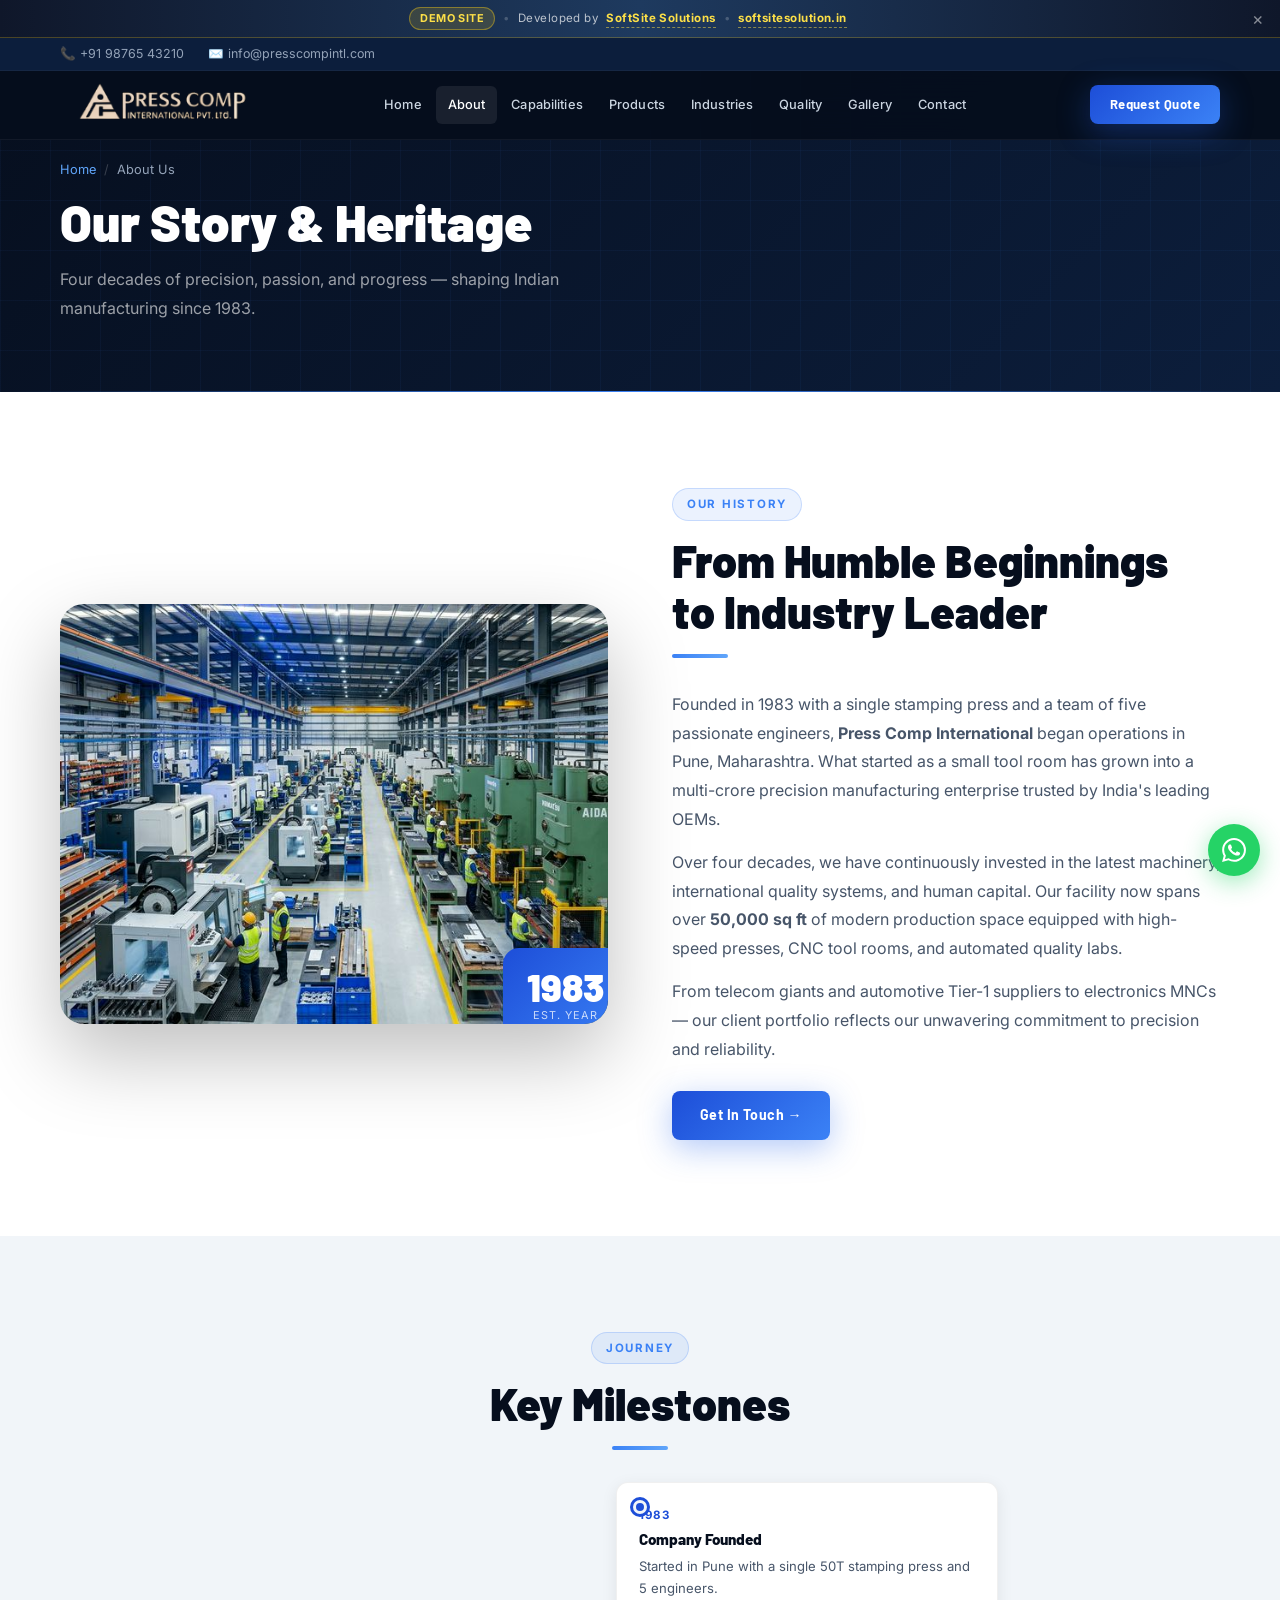
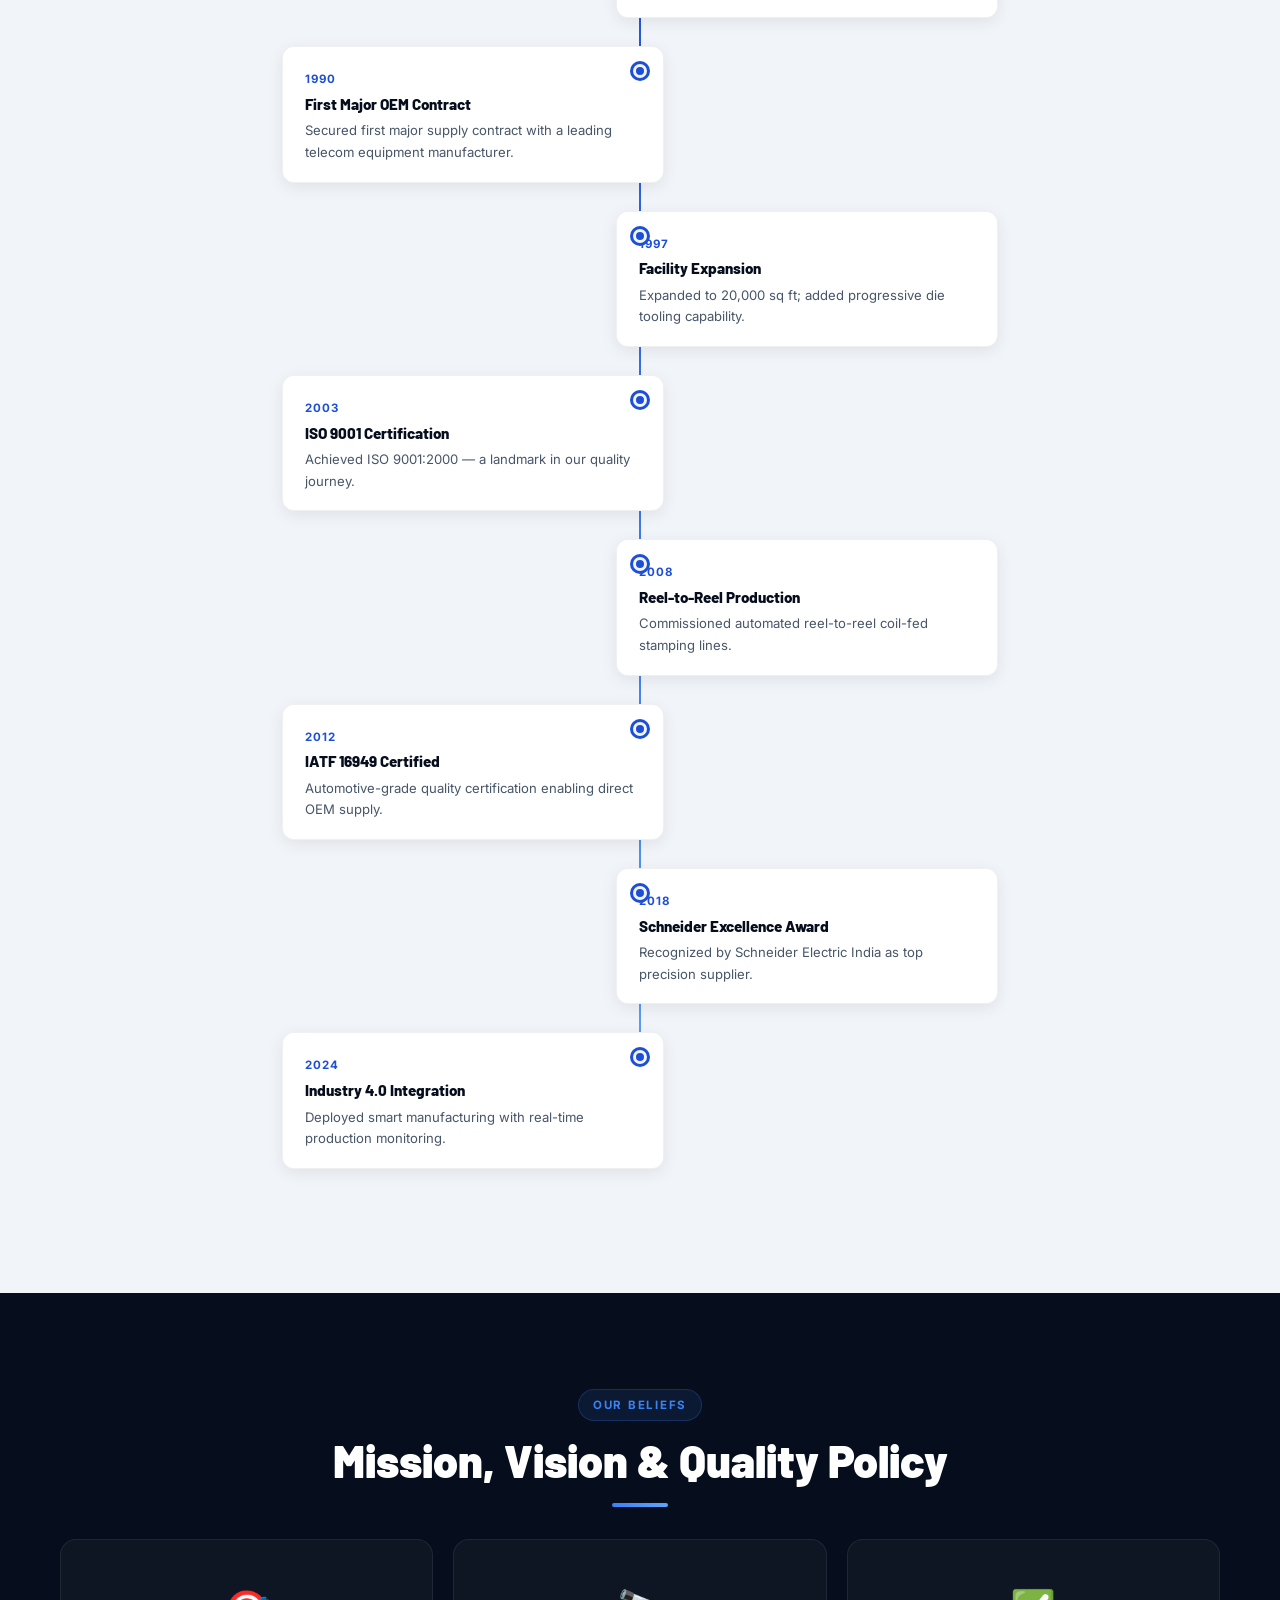
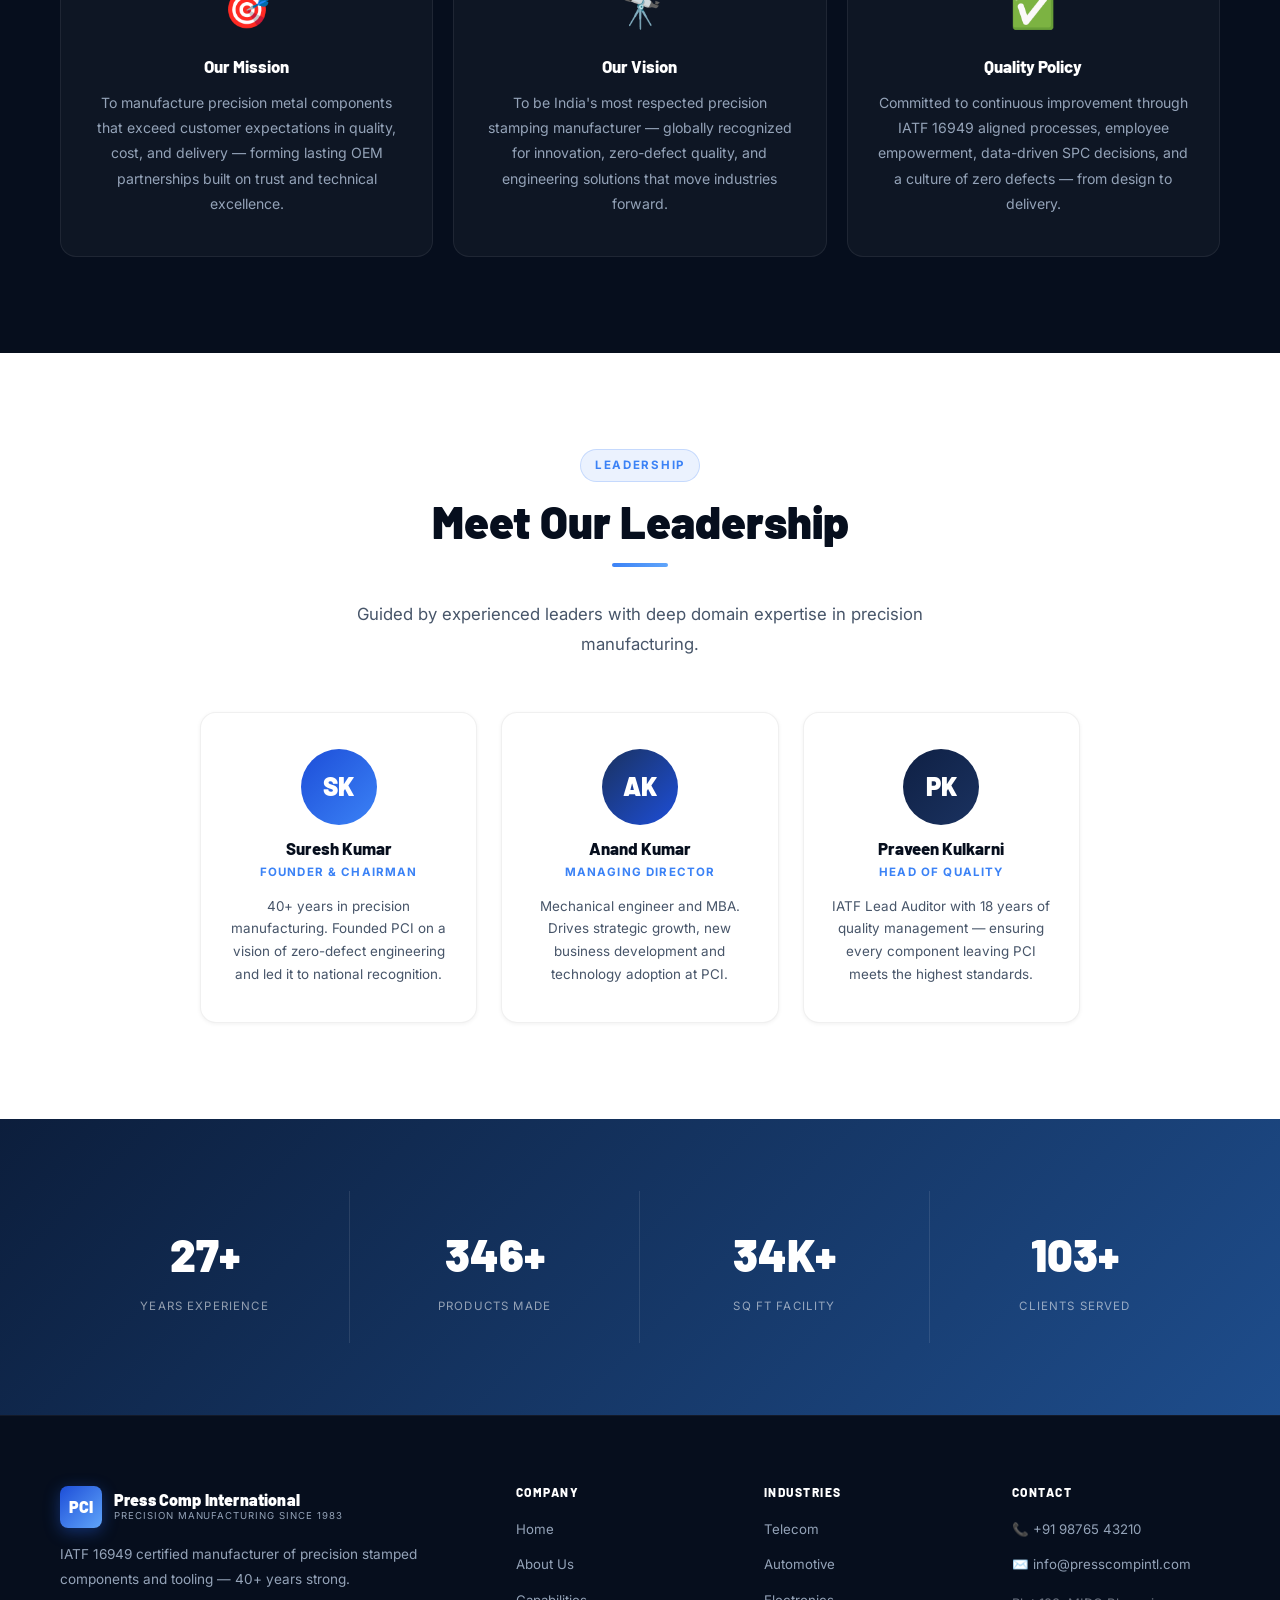
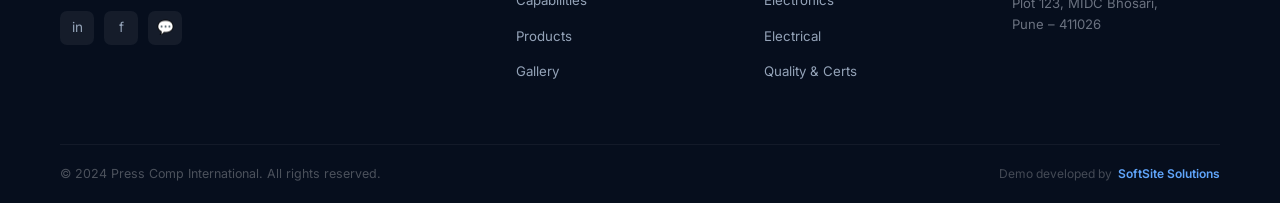
==== commit b44188bb: "feat: integrate real PCI logo - transparent background PNG in all pages navbar" ====
--- a/about.html
+++ b/about.html
@@ -14,7 +14,7 @@
 <nav id="navbar">
   <div class="nav-top"><div class="container nav-top-inner"><div class="nt-contact"><a href="tel:+919876543210">📞 +91 98765 43210</a><a href="mailto:info@presscompintl.com">✉️ info@presscompintl.com</a></div></div></div>
   <div class="nav-main"><div class="container nav-inner">
-    <a href="index.html" class="logo"><div class="logo-mark">PCI</div><div class="logo-text"><div class="logo-name">Press Comp International</div><div class="logo-sub">Precision Manufacturing Since 1983</div></div></a>
+    <a href="index.html" class="logo-img-wrap"><img src="assets/images/logo_nobg.png" alt="Press Comp International" class="site-logo" width="200" height="52" loading="eager"/></a>
     <div class="nav-links"><a href="index.html">Home</a><a href="about.html" class="active">About</a><a href="capabilities.html">Capabilities</a><a href="products.html">Products</a><a href="industries.html">Industries</a><a href="quality.html">Quality</a><a href="gallery.html">Gallery</a><a href="contact.html">Contact</a></div>
     <div class="nav-cta"><a href="contact.html" class="btn btn-primary">Request Quote</a></div>
     <div class="hamburger" id="hamburger"><span></span><span></span><span></span></div>
@@ -153,3 +153,5 @@
 </script>
 </body>
 </html>
+
+
--- a/assets/css/style.css
+++ b/assets/css/style.css
@@ -45,8 +45,8 @@
 
 /* ─── Reset ─── */
 *,*::before,*::after{box-sizing:border-box;margin:0;padding:0;}
-html{scroll-behavior:smooth;font-size:16px;}
-body{font-family:var(--font-body);color:var(--navy);background:var(--white);line-height:1.6;overflow-x:hidden;}
+html{scroll-behavior:smooth;font-size:16px;overflow-x:hidden;}
+body{font-family:var(--font-body);color:var(--navy);background:var(--white);line-height:1.6;overflow-x:hidden;max-width:100vw;}
 img{max-width:100%;height:auto;display:block;}
 a{text-decoration:none;color:inherit;}
 ul{list-style:none;}
@@ -55,13 +55,13 @@
 
 /* ─── Typography ─── */
 h1,h2,h3,h4,h5,h6{font-family:var(--font-head);font-weight:800;line-height:1.15;}
-h1{font-size:clamp(2.2rem,5.5vw,4rem);}
-h2{font-size:clamp(1.7rem,3.5vw,2.8rem);}
-h3{font-size:clamp(1.15rem,2.5vw,1.55rem);}
+h1{font-size:clamp(1.8rem,5vw,4rem);}
+h2{font-size:clamp(1.4rem,3.5vw,2.8rem);}
+h3{font-size:clamp(1rem,2.5vw,1.55rem);}
 p{color:var(--steel);line-height:1.8;font-size:1rem;}
 
 /* ─── Utility ─── */
-.container{max-width:1200px;margin:0 auto;padding:0 24px;}
+.container{max-width:1200px;margin:0 auto;padding:0 20px;width:100%;}
 .section-pad{padding:96px 0;}
 .section-pad-sm{padding:64px 0;}
 .text-center{text-align:center;}
@@ -96,23 +96,30 @@
   position:fixed;top:0;left:0;right:0;z-index:2000;
   background:linear-gradient(90deg,#0f172a 0%,#1e3a5f 50%,#0f172a 100%);
   border-bottom:1px solid rgba(250,204,21,.25);
-  display:flex;align-items:center;justify-content:center;gap:20px;
-  padding:7px 16px;font-size:.72rem;letter-spacing:.04em;
+  display:flex;align-items:center;justify-content:center;
+  flex-wrap:nowrap;gap:8px;
+  padding:7px 40px 7px 16px;
+  font-size:.72rem;letter-spacing:.04em;
+  width:100%;overflow:hidden;
+  min-height:30px;
 }
 #demo-banner .db-badge{
   background:rgba(250,204,21,.15);border:1px solid rgba(250,204,21,.4);
-  color:#fde047;border-radius:50px;padding:2px 10px;font-weight:700;font-size:.68rem;text-transform:uppercase;
-}
-#demo-banner .db-text{color:rgba(255,255,255,.7);}
+  color:#fde047;border-radius:50px;padding:2px 10px;font-weight:700;
+  font-size:.68rem;text-transform:uppercase;white-space:nowrap;flex-shrink:0;
+}
+#demo-banner .db-text{color:rgba(255,255,255,.7);white-space:nowrap;}
 #demo-banner .db-link{
   color:#fde047;font-weight:700;border-bottom:1px dashed rgba(253,224,71,.5);
-  transition:var(--t);text-decoration:none;
+  transition:var(--t);text-decoration:none;white-space:nowrap;
 }
 #demo-banner .db-link:hover{color:#fff;border-color:#fff;}
-#demo-banner .db-sep{color:rgba(255,255,255,.2);}
+#demo-banner .db-sep{color:rgba(255,255,255,.2);flex-shrink:0;}
 #demo-banner .db-close{
-  position:absolute;right:14px;background:none;border:none;
-  color:rgba(255,255,255,.35);font-size:1rem;cursor:pointer;transition:var(--t);
+  position:absolute;right:10px;top:50%;transform:translateY(-50%);
+  background:none;border:none;color:rgba(255,255,255,.5);
+  font-size:1.1rem;cursor:pointer;transition:var(--t);
+  padding:4px 6px;line-height:1;
 }
 #demo-banner .db-close:hover{color:var(--white);}
 
@@ -147,7 +154,24 @@
   height:68px;
 }
 
-/* Logo */
+/* Logo Image */
+.logo-img-wrap{
+  display:flex;align-items:center;text-decoration:none;
+  flex-shrink:0;
+}
+.site-logo{
+  height:46px;
+  width:auto;
+  max-width:220px;
+  object-fit:contain;
+  /* No filter needed — logo_nobg.png has transparent background */
+  /* Slightly brighten so navy logo is visible on dark navbar */
+  filter:brightness(1) saturate(0.5) invert(1);
+  transition:opacity 0.2s ease;
+}
+.site-logo:hover{opacity:0.8;}
+
+/* Keep old classes for any pages still using text logo */
 .logo{display:flex;align-items:center;gap:12px;text-decoration:none;}
 .logo-mark{
   width:42px;height:42px;border-radius:8px;
@@ -157,11 +181,10 @@
   color:#fff;letter-spacing:-.02em;flex-shrink:0;
   box-shadow:0 4px 16px rgba(37,99,235,.4);
 }
-.logo-text{}
+.logo-text{display:flex;flex-direction:column;}
 .logo-name{
   font-family:var(--font-head);font-weight:900;font-size:1rem;
-  color:#fff;line-height:1.1;letter-spacing:.01em;
-  white-space:nowrap;
+  color:#fff;line-height:1.1;letter-spacing:.01em;white-space:nowrap;
 }
 .logo-sub{font-size:.6rem;color:var(--steel-light);letter-spacing:.1em;text-transform:uppercase;}
 
@@ -243,7 +266,8 @@
   min-height:100vh;position:relative;
   display:flex;align-items:center;overflow:hidden;
   background:var(--navy);
-  padding-top:105px; /* demo-banner(33) + nav-top(~30) + nav-main(68) = 131 */
+  padding-top:131px; /* demo-banner(30) + nav-top(36) + nav-main(68) */
+  padding-bottom:40px;
 }
 
 .hero-bg{
@@ -284,7 +308,7 @@
   50%{transform:translateY(-40px) translateX(20px) scale(1.5);opacity:.7;}
 }
 
-.hero-content{position:relative;z-index:2;padding-bottom:80px;}
+.hero-content{position:relative;z-index:2;padding-bottom:60px;width:100%;}
 
 .hero-eyebrow{
   display:inline-flex;align-items:center;gap:10px;
@@ -298,9 +322,10 @@
 .eyebrow-text{font-size:.72rem;font-weight:700;letter-spacing:.14em;text-transform:uppercase;color:var(--accent-glow);}
 
 .hero-title{
-  color:#fff;font-weight:900;font-size:clamp(2.4rem,5.8vw,4.4rem);
-  line-height:1.05;margin-bottom:24px;
+  color:#fff;font-weight:900;font-size:clamp(1.9rem,5.5vw,4.4rem);
+  line-height:1.08;margin-bottom:20px;
   animation:fadeUp .9s .08s var(--ease) both;
+  word-break:break-word;
 }
 .hero-title .hl{
   background:linear-gradient(90deg,#93c5fd,var(--accent-glow),#a5f3fc);
@@ -316,28 +341,30 @@
   animation:fadeUp 1s .16s var(--ease) both;
 }
 
-.hero-btns{display:flex;flex-wrap:wrap;gap:14px;margin-bottom:64px;animation:fadeUp 1s .24s var(--ease) both;}
+.hero-btns{display:flex;flex-wrap:wrap;gap:12px;margin-bottom:48px;animation:fadeUp 1s .24s var(--ease) both;}
 
 .hero-stats{
-  display:flex;flex-wrap:wrap;
+  display:grid;
+  grid-template-columns:repeat(4,1fr);
   background:rgba(255,255,255,.04);
   border:1px solid rgba(255,255,255,.08);
   border-radius:var(--r-lg);overflow:hidden;
   backdrop-filter:blur(10px);
   animation:fadeUp 1s .34s var(--ease) both;
-  width:fit-content;
+  width:100%;max-width:600px;
 }
 .stat-card{
-  padding:20px 32px;border-right:1px solid rgba(255,255,255,.08);
+  padding:18px 16px;border-right:1px solid rgba(255,255,255,.08);
+  text-align:center;
 }
 .stat-card:last-child{border-right:none;}
 .stat-num{
-  font-family:var(--font-head);font-size:2rem;
+  font-family:var(--font-head);font-size:clamp(1.3rem,3vw,2rem);
   font-weight:900;color:#fff;line-height:1;
   background:linear-gradient(120deg,#fff 0%,var(--accent-glow) 100%);
   -webkit-background-clip:text;-webkit-text-fill-color:transparent;background-clip:text;
 }
-.stat-label{font-size:.7rem;color:rgba(255,255,255,.5);text-transform:uppercase;letter-spacing:.1em;margin-top:4px;}
+.stat-label{font-size:.62rem;color:rgba(255,255,255,.5);text-transform:uppercase;letter-spacing:.06em;margin-top:4px;}
 
 .hero-scroll{
   position:absolute;bottom:28px;left:50%;transform:translateX(-50%);
@@ -662,7 +689,7 @@
 /* ─── Page Hero ─── */
 .page-hero{
   background:linear-gradient(135deg,var(--navy) 0%,var(--navy-mid) 100%);
-  padding:170px 0 80px;position:relative;overflow:hidden;
+  padding:160px 0 70px;position:relative;overflow:hidden;
 }
 .page-hero::before{
   content:'';position:absolute;inset:0;
@@ -684,7 +711,7 @@
 /* ─── CTA Section ─── */
 .cta-section{
   background:linear-gradient(135deg,#0c1e3c,#1e4d8c);
-  padding:80px 0;
+  padding:72px 0;
 }
 
 /* ─── Footer ─── */
@@ -723,14 +750,14 @@
 
 /* ─── WhatsApp ─── */
 .wa-float{
-  position:fixed;bottom:28px;right:28px;z-index:998;
-  width:56px;height:56px;background:#25d366;border-radius:50%;
+  position:fixed;bottom:24px;right:20px;z-index:998;
+  width:52px;height:52px;background:#25d366;border-radius:50%;
   display:flex;align-items:center;justify-content:center;
   box-shadow:0 6px 24px rgba(37,211,102,.45);cursor:pointer;transition:var(--t);
   animation:waPulse 2.5s ease-in-out infinite;
 }
-.wa-float:hover{transform:scale(1.12);background:#1ebe5d;}
-.wa-float svg{width:26px;height:26px;fill:#fff;}
+.wa-float:hover{transform:scale(1.1);background:#1ebe5d;}
+.wa-float svg{width:24px;height:24px;fill:#fff;}
 @keyframes waPulse{
   0%,100%{box-shadow:0 6px 24px rgba(37,211,102,.45);}
   50%{box-shadow:0 6px 40px rgba(37,211,102,.7);}
@@ -738,9 +765,9 @@
 
 /* ─── Scroll Top ─── */
 #scrollTop{
-  position:fixed;bottom:96px;right:28px;z-index:997;
-  width:42px;height:42px;border-radius:50%;background:rgba(37,99,235,.9);
-  color:#fff;font-size:1.1rem;cursor:pointer;
+  position:fixed;bottom:86px;right:20px;z-index:997;
+  width:38px;height:38px;border-radius:50%;background:rgba(37,99,235,.9);
+  color:#fff;font-size:1rem;cursor:pointer;
   display:flex;align-items:center;justify-content:center;
   opacity:0;transition:var(--t);box-shadow:0 4px 16px rgba(37,99,235,.4);border:none;
 }
@@ -752,31 +779,161 @@
 .d1{transition-delay:.1s;}.d2{transition-delay:.2s;}.d3{transition-delay:.3s;}.d4{transition-delay:.4s;}
 
 /* ─── Responsive ─── */
+
+/* ── Tablet (≤992px) ── */
 @media(max-width:992px){
-  .ab-grid,.contact-grid,.footer-grid{grid-template-columns:1fr;}
-  .footer-grid{grid-template-columns:1fr 1fr;}
+  .ab-grid{grid-template-columns:1fr;gap:40px;}
+  .contact-grid{grid-template-columns:1fr;gap:40px;}
+  .footer-grid{grid-template-columns:1fr 1fr;gap:28px;}
   .gallery-grid{grid-template-columns:1fr 1fr;}
   .gallery-item.tall,.gallery-item.wide{grid-row:auto;grid-column:auto;}
-  .img-badge{bottom:-12px;right:12px;}
-}
+  .img-badge{bottom:14px;right:14px;}
+  .img-frame img{height:320px;}
+  .section-pad{padding:72px 0;}
+  .hero-stats{max-width:100%;}
+}
+
+/* ── Mobile (≤768px) ── */
 @media(max-width:768px){
-  .nav-links,.nav-cta,.nav-top{display:none;}
+  /* Nav */
+  .nav-links,.nav-cta{display:none;}
+  .nav-top{display:none;}
   .hamburger{display:flex;}
-  .hero-stats{flex-direction:column;width:100%;}
-  .stat-card{border-right:none;border-bottom:1px solid rgba(255,255,255,.07);}
-  #navbar{top:33px;}
-  #hero{padding-top:130px;}
+  #navbar{top:30px;}
+  .nav-main .nav-inner{height:58px;}
+
+  /* Hero */
+  #hero{padding-top:110px;padding-bottom:50px;min-height:auto;}
+  .hero-content{padding-bottom:20px;}
+  .hero-eyebrow{font-size:.65rem;padding:6px 14px;margin-bottom:18px;}
+  .eyebrow-text{font-size:.65rem;letter-spacing:.08em;}
+  .hero-sub{font-size:.9rem;margin-bottom:28px;}
+  .hero-btns{gap:10px;margin-bottom:32px;}
+  .hero-stats{
+    grid-template-columns:repeat(2,1fr);
+    max-width:100%;
+  }
+  .stat-card:nth-child(2){border-right:none;}
+  .stat-card:nth-child(1),.stat-card:nth-child(2){
+    border-bottom:1px solid rgba(255,255,255,.08);
+  }
+
+  /* Trust strip */
+  .trust-inner{justify-content:flex-start;gap:10px;overflow-x:auto;padding:0 4px;flex-wrap:nowrap;}
+  .trust-pill{flex-shrink:0;font-size:.72rem;}
+
+  /* About */
+  .ab-grid{grid-template-columns:1fr;gap:32px;}
+  .img-frame img{height:240px;}
+  .img-badge{bottom:10px;right:10px;padding:14px 16px;}
+  .img-badge .nb{font-size:1.8rem;}
+  .pillars{gap:10px;}
+
+  /* Caps / Ind / Why grids */
+  .cap-grid{grid-template-columns:1fr;}
+  .ind-grid{grid-template-columns:1fr 1fr;}
+  .why-grid{grid-template-columns:1fr 1fr;}
+  .cap-card{padding:24px 20px;}
+
+  /* Gallery */
+  .gallery-grid{grid-template-columns:1fr 1fr;}
+
+  /* Footer */
+  .footer-grid{grid-template-columns:1fr;gap:24px;}
+  footer{padding-top:48px;}
+  .footer-bottom{flex-direction:column;text-align:center;gap:6px;}
+
+  /* Certs */
+  .cert-grid{grid-template-columns:1fr 1fr;}
+
+  /* Form */
+  .form-row{grid-template-columns:1fr;}
+  .form-box{padding:22px 16px;}
+  .contact-grid{grid-template-columns:1fr;gap:32px;}
+
+  /* Sections */
+  .section-pad{padding:56px 0;}
+  .page-hero{padding:130px 0 52px;}
+  .section-sub{margin-bottom:36px;font-size:.95rem;}
+  .cta-section{padding:56px 0;}
+
+  /* Coming soon */
+  .cs-box{padding:28px 18px;}
+  .cs-title{font-size:1.4rem;}
+  .cs-text{font-size:.85rem;}
+
+  /* Floating buttons */
+  .wa-float{bottom:18px;right:14px;width:48px;height:48px;}
+  #scrollTop{bottom:76px;right:14px;width:36px;height:36px;font-size:.9rem;}
+
+  /* Testimonials */
+  .testi-grid{grid-template-columns:1fr;}
+  .testi-card{padding:24px 20px;}
+
+  /* Products */
+  .products-grid{grid-template-columns:1fr;}
+  .tab-row{gap:6px;}
+  .tab-btn{padding:7px 14px;font-size:.78rem;}
+}
+
+/* ── Small Mobile (≤480px) ── */
+@media(max-width:480px){
+  /* Demo banner — compact single line */
+  #demo-banner{gap:5px;padding:6px 36px 6px 10px;font-size:.65rem;}
+  #demo-banner .db-text{display:none;}
+  #demo-banner .db-sep{display:none;}
+  #demo-banner .db-badge{padding:2px 8px;font-size:.6rem;}
+
+  /* Hero */
+  .hero-btns{flex-direction:column;align-items:stretch;}
+  .btn{justify-content:center;width:100%;}
+  .hero-stats{grid-template-columns:repeat(2,1fr);}
+
+  /* Industries — stack to 1 col */
+  .ind-grid{grid-template-columns:1fr;}
+  .why-grid{grid-template-columns:1fr;}
+
+  /* Gallery — single col */
   .gallery-grid{grid-template-columns:1fr;}
+  .gallery-item img{min-height:180px;}
+
+  /* Certs — single col */
+  .cert-grid{grid-template-columns:1fr;}
+
+  /* Container padding */
+  .container{padding:0 14px;}
+
+  /* Footer bottom stacked */
   .footer-grid{grid-template-columns:1fr;}
-  .cert-grid{grid-template-columns:1fr 1fr;}
-  .form-row{grid-template-columns:1fr;}
-  .form-box{padding:24px 18px;}
-  .ab-grid{gap:40px;}
-  .cs-box{padding:36px 24px;}
-}
-@media(max-width:480px){
+  .footer-bottom{flex-direction:column;align-items:center;gap:4px;}
+
+  /* Page hero */
+  .page-hero{padding:120px 0 44px;}
+  .ph-title{font-size:clamp(1.6rem,7vw,2.4rem);}
+
+  /* Sections */
+  .section-pad{padding:44px 0;}
+}
+
+/* ── Extra Small Mobile (≤420px) ── */
+@media(max-width:420px){
+  /* Banner: only badge + link, nothing else */
+  #demo-banner{
+    justify-content:flex-start;
+    padding:5px 32px 5px 8px;
+    gap:4px;
+    font-size:.62rem;
+  }
   #demo-banner .db-text{display:none;}
-  .hero-btns{flex-direction:column;}
-  .btn{justify-content:center;}
-  .contact-grid{grid-template-columns:1fr;}
-}
+  #demo-banner .db-sep{display:none;}
+  #demo-banner .db-badge{font-size:.58rem;padding:2px 7px;}
+  #demo-banner .db-link:first-of-type{display:none;} /* hide "SoftSite Solutions" keep URL */
+
+  /* Tighter hero on very small screens */
+  #hero{padding-top:100px;}
+  .hero-eyebrow{max-width:100%;white-space:normal;text-align:left;}
+
+  /* Nav logo text truncate */
+  .logo-name{font-size:.85rem;}
+  .logo-sub{display:none;}
+}
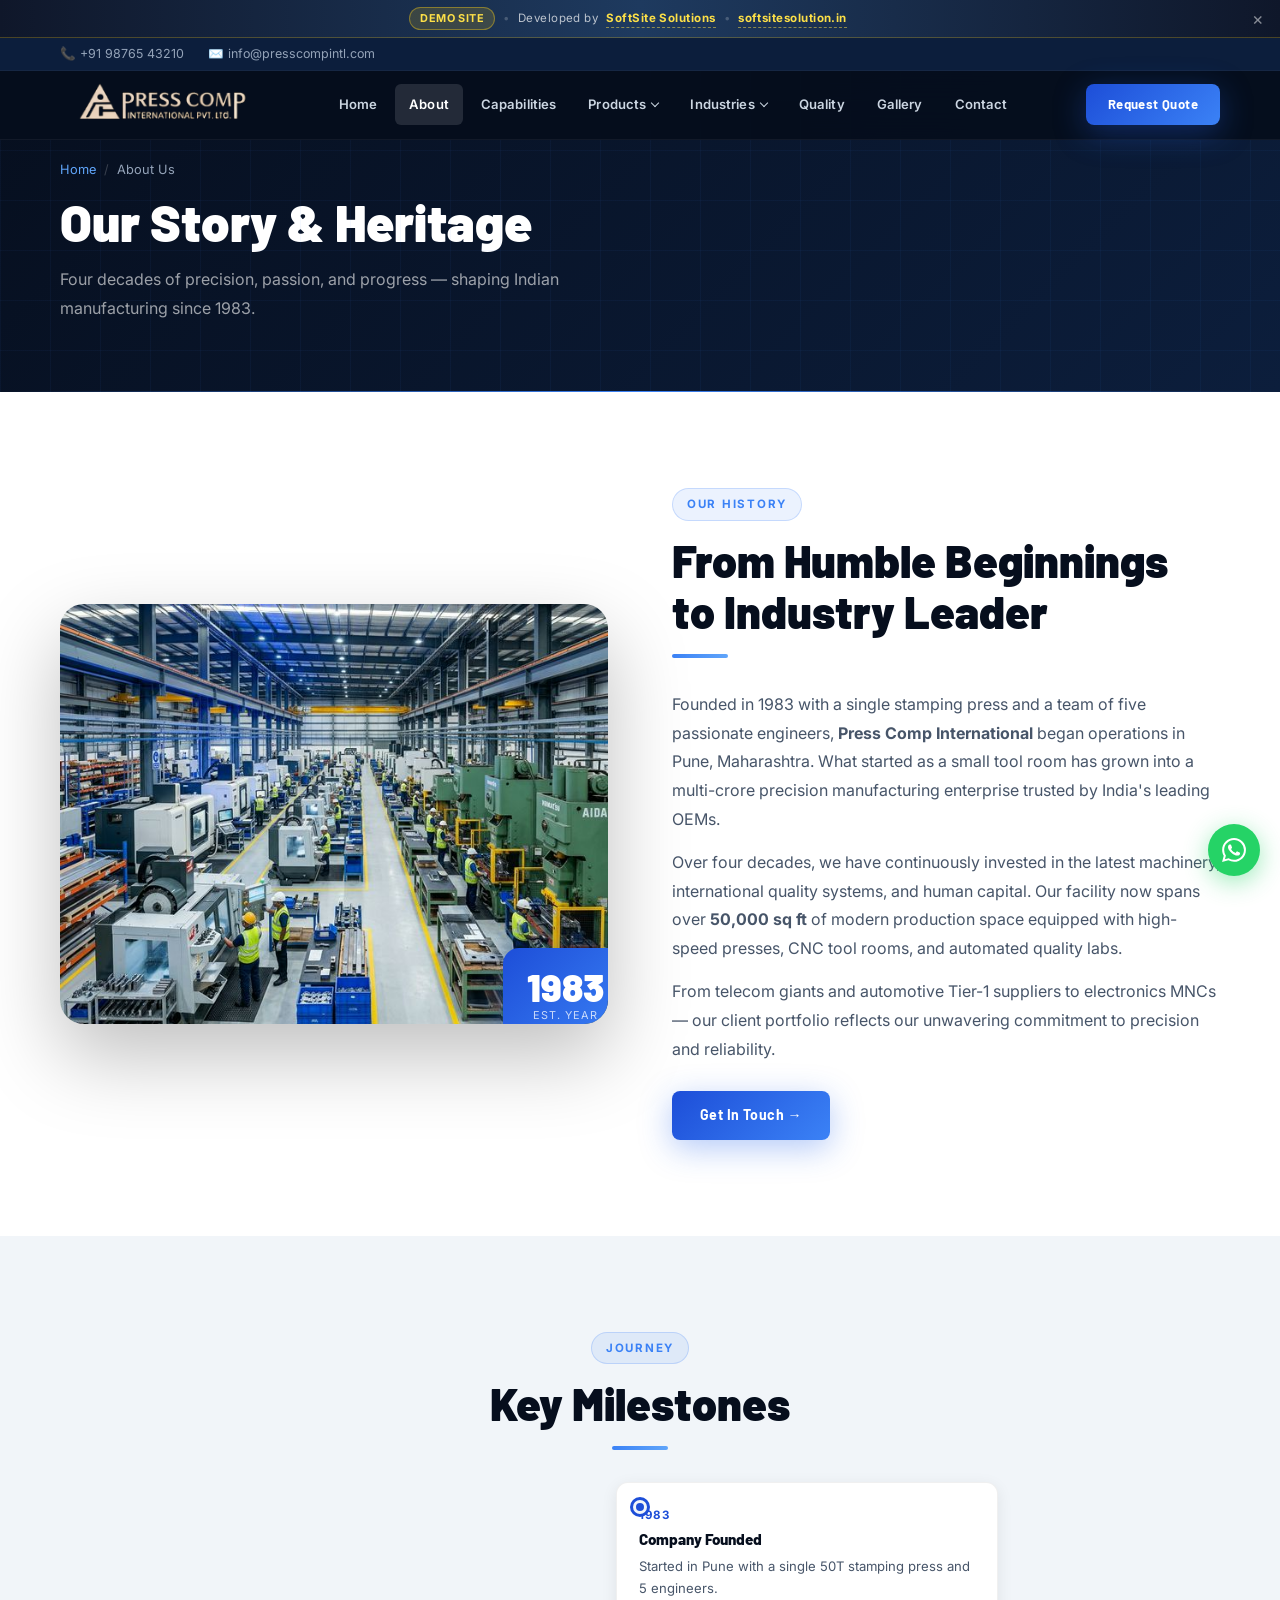
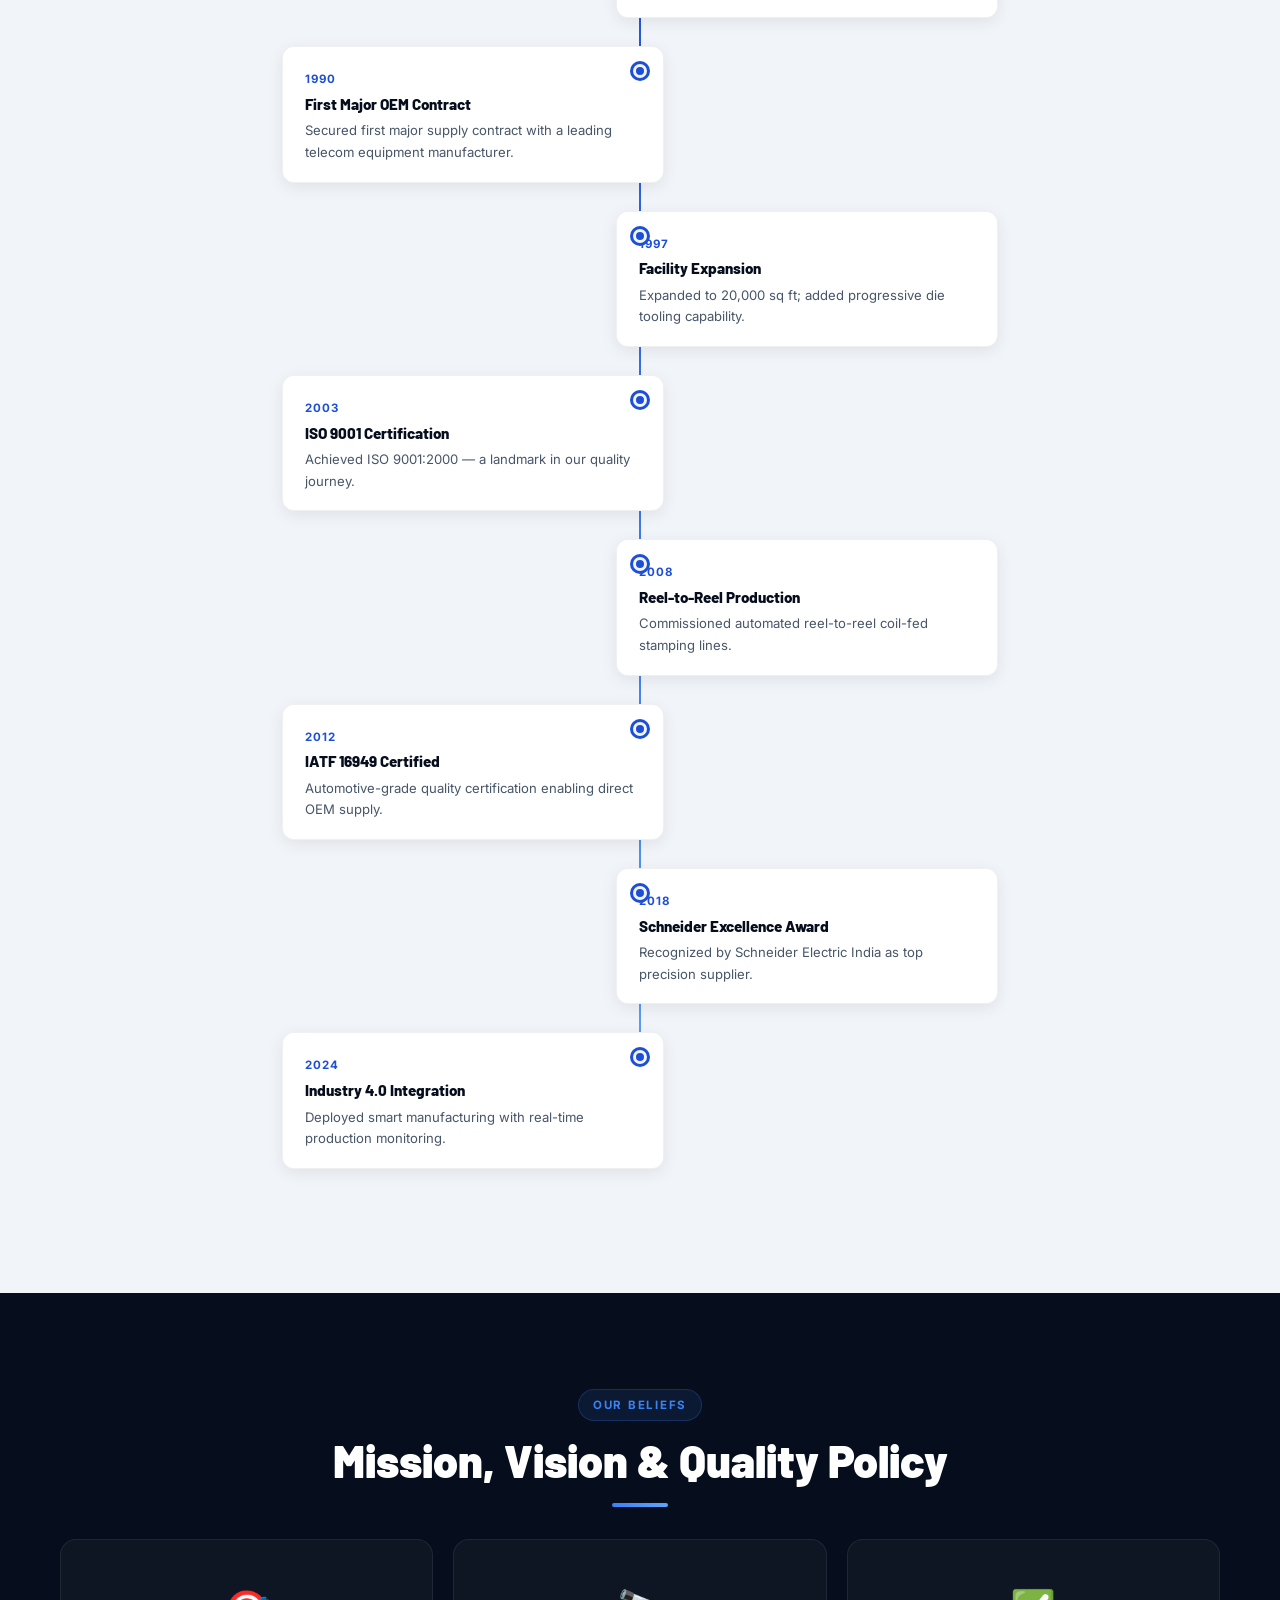
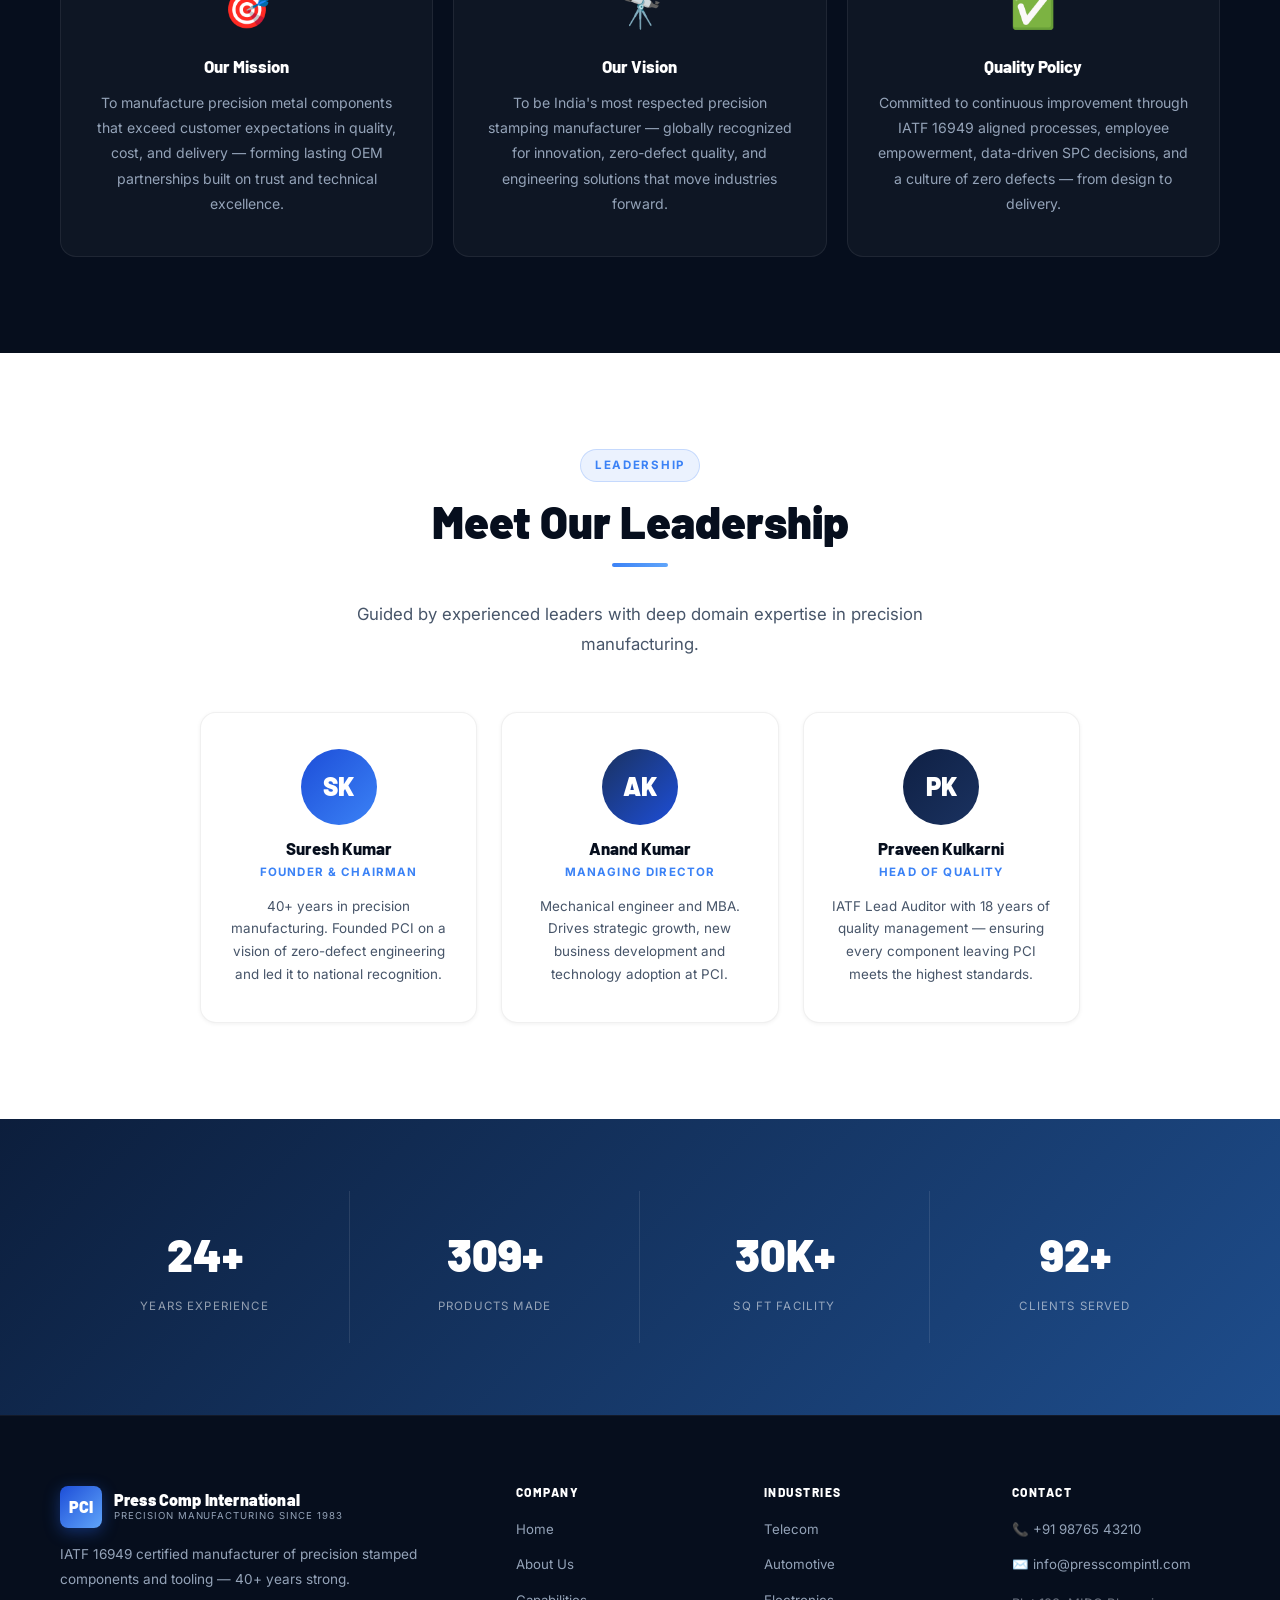
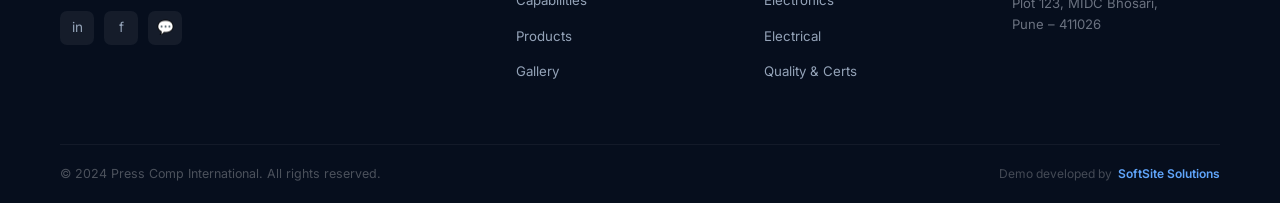
==== commit 2f2583d2: "Premium Navigation: Added desktop glassmorphism dropdowns, mobile accordion drawer, improved active " ====
--- a/about.html
+++ b/about.html
@@ -15,12 +15,114 @@
   <div class="nav-top"><div class="container nav-top-inner"><div class="nt-contact"><a href="tel:+919876543210">📞 +91 98765 43210</a><a href="mailto:info@presscompintl.com">✉️ info@presscompintl.com</a></div></div></div>
   <div class="nav-main"><div class="container nav-inner">
     <a href="index.html" class="logo-img-wrap"><img src="assets/images/logo_nobg.png" alt="Press Comp International" class="site-logo" width="200" height="52" loading="eager"/></a>
-    <div class="nav-links"><a href="index.html">Home</a><a href="about.html" class="active">About</a><a href="capabilities.html">Capabilities</a><a href="products.html">Products</a><a href="industries.html">Industries</a><a href="quality.html">Quality</a><a href="gallery.html">Gallery</a><a href="contact.html">Contact</a></div>
+    <div class="nav-links">
+        <a href="index.html">Home</a>
+        <a href="about.html">About</a>
+        <a href="capabilities.html">Capabilities</a>
+        <div class="nav-item">
+          <span>Products <span class="chevron"></span></span>
+          <div class="dropdown-menu">
+            <a href="products.html" class="dropdown-link">📦 All Products</a>
+            <a href="products.html?cat=telecom" class="dropdown-link">📡 Telecom</a>
+            <a href="products.html?cat=automotive" class="dropdown-link">🚗 Automotive</a>
+            <a href="products.html?cat=electrical" class="dropdown-link">⚡ Electrical</a>
+            <a href="products.html?cat=electronics" class="dropdown-link">💻 Electronics</a>
+          </div>
+        </div>
+        <div class="nav-item">
+          <span>Industries <span class="chevron"></span></span>
+          <div class="dropdown-menu">
+            <a href="industries.html" class="dropdown-link">🏗️ All Industries</a>
+            <a href="industries.html#telecom" class="dropdown-link">📡 Telecom</a>
+            <a href="industries.html#automotive" class="dropdown-link">🚗 Automotive</a>
+            <a href="industries.html#electronics" class="dropdown-link">💻 Electronics</a>
+            <a href="industries.html#electrical" class="dropdown-link">⚡ Electrical</a>
+          </div>
+        </div>
+        <a href="quality.html">Quality</a>
+        <a href="gallery.html">Gallery</a>
+        <a href="contact.html">Contact</a>
+      </div>
     <div class="nav-cta"><a href="contact.html" class="btn btn-primary">Request Quote</a></div>
     <div class="hamburger" id="hamburger"><span></span><span></span><span></span></div>
   </div></div>
 </nav>
-<div class="mobile-menu" id="mobileMenu"><button class="mobile-menu-close" id="mobileClose">×</button><a href="index.html">Home</a><a href="about.html">About Us</a><a href="capabilities.html">Capabilities</a><a href="products.html">Products</a><a href="industries.html">Industries</a><a href="quality.html">Quality</a><a href="gallery.html">Gallery</a><a href="contact.html">Contact</a></div>
+
+<!-- Premium Mobile Menu Backdrop -->
+<div class="mm-backdrop" id="mmBackdrop"></div>
+
+<!-- Premium Mobile Menu -->
+<div class="mobile-menu" id="mobileMenu" role="dialog" aria-modal="true" aria-label="Navigation menu">
+  <!-- Header -->
+  <div class="mm-header">
+    <div class="mm-logo">
+      <div class="mm-logo-mark">PCI</div>
+      <div class="mm-logo-text">
+        Press Comp International
+        <div class="mm-logo-sub">Precision Manufacturing Since 1983</div>
+      </div>
+    </div>
+    <button class="mm-close" id="mobileClose" aria-label="Close menu">✕</button>
+  </div>
+
+  <!-- Nav Links with Dropdowns -->
+  <nav class="mm-nav" aria-label="Mobile navigation">
+    <a href="index.html">🏠 Home</a>
+    <a href="about.html">🏭 About Us</a>
+    <a href="capabilities.html">⚙️ Capabilities</a>
+    
+    <!-- Products Dropdown -->
+    <div class="mm-dropdown">
+      <button class="mm-drop-btn" aria-haspopup="true" aria-expanded="false">📦 Products <span class="mm-chevron"></span></button>
+      <div class="mm-drop-content">
+        <div class="mm-drop-content-inner">
+          <a href="products.html?cat=telecom">📡 Telecom Components</a>
+          <a href="products.html?cat=automotive">🚗 Automotive Parts</a>
+          <a href="products.html?cat=electrical">⚡ Electrical Gear</a>
+          <a href="products.html?cat=electronics">💻 Electronics Parts</a>
+          <a href="products.html" class="mm-view-all">View All Products →</a>
+        </div>
+      </div>
+    </div>
+
+    <!-- Industries Dropdown -->
+    <div class="mm-dropdown">
+      <button class="mm-drop-btn" aria-haspopup="true" aria-expanded="false">🏗️ Industries <span class="mm-chevron"></span></button>
+      <div class="mm-drop-content">
+        <div class="mm-drop-content-inner">
+          <a href="industries.html#telecom">📡 Telecom Infrastructure</a>
+          <a href="industries.html#automotive">🚗 Automotive OEMs</a>
+          <a href="industries.html#electronics">💻 Consumer Electronics</a>
+          <a href="industries.html#electrical">⚡ Power & Electrical</a>
+        </div>
+      </div>
+    </div>
+
+    <a href="quality.html">🏆 Quality & Certs</a>
+    <a href="gallery.html">🖼️ Gallery</a>
+    <a href="contact.html">📬 Contact</a>
+  </nav>
+
+  <div class="mm-divider"></div>
+
+  <!-- Quick Actions -->
+  <div class="mm-actions">
+    <a href="contact.html" class="mm-cta mm-cta-primary">📩 Request a Quote</a>
+    <a href="https://wa.me/919876543210?text=Hello%20PCI%2C%20I%20would%20like%20a%20quote." class="mm-cta mm-cta-wa" target="_blank" rel="noopener">💬 WhatsApp Us</a>
+  </div>
+
+  <!-- Contact Info -->
+  <div class="mm-contact">
+    <a href="tel:+919876543210">📞 +91 98765 43210</a>
+    <a href="mailto:info@presscompintl.com">✉️ info@presscompintl.com</a>
+    <span style="font-size: 0.72rem; color: rgba(255,255,255,0.4); padding-left: 20px;">📍 MIDC Bhosari, Pune</span>
+  </div>
+
+  <!-- Footer -->
+  <div class="mm-footer">
+    <p>Premium Site by <a href="https://softsitesolution.in" target="_blank">SoftSite Solutions</a></p>
+  </div>
+</div>
 
 <section class="page-hero">
   <div class="container">
@@ -30,7 +132,6 @@
   </div>
 </section>
 
-<!-- COMPANY STORY -->
 <section class="section-pad section-white">
   <div class="container">
     <div class="ab-grid">
@@ -155,3 +256,10 @@
 </html>
 
 
+
+
+
+
+
+
+
--- a/assets/css/style.css
+++ b/assets/css/style.css
@@ -189,36 +189,254 @@
 .logo-sub{font-size:.6rem;color:var(--steel-light);letter-spacing:.1em;text-transform:uppercase;}
 
 /* Nav Links */
-.nav-links{display:flex;align-items:center;gap:2px;}
-.nav-links a{
-  color:var(--silver);font-size:.8rem;font-weight:500;
-  padding:9px 12px;border-radius:6px;transition:var(--t);
-  letter-spacing:.01em;white-space:nowrap;
-}
-.nav-links a:hover,.nav-links a.active{
-  color:#fff;background:rgba(255,255,255,.08);
-}
-
-.nav-cta .btn{padding:9px 20px;font-size:.82rem;}
-
-/* Hamburger */
-.hamburger{display:none;flex-direction:column;gap:5px;padding:8px;cursor:pointer;}
-.hamburger span{display:block;width:22px;height:2px;background:#fff;border-radius:2px;transition:var(--t);}
-
-/* Mobile Menu */
+.nav-links{display:flex;align-items:center;gap:4px;}
+.nav-item{position:relative;}
+.nav-links a, .nav-item > span{
+  color:var(--silver);font-size:.82rem;font-weight:600;
+  padding:10px 14px;border-radius:6px;transition:var(--t);
+  letter-spacing:.01em;white-space:nowrap;cursor:pointer;
+  display:flex;align-items:center;gap:6px;
+}
+.nav-links a:hover, .nav-links a.active, .nav-item:hover > span, .nav-item > span.active{
+  color:#fff;background:rgba(255,255,255,.12);
+}
+.nav-item .chevron{
+  width:6px;height:6px;border-right:1.5px solid currentColor;border-bottom:1.5px solid currentColor;
+  transform:rotate(45deg);margin-top:-3px;transition:transform .3s;
+}
+.nav-item:hover .chevron, .nav-item > span.active .chevron{transform:rotate(225deg);margin-top:3px;}
+
+/* Desktop Dropdown Menu */
+.dropdown-menu{
+  position:absolute;top:100%;left:50%;transform:translateX(-50%) translateY(10px);
+  width:240px;background:rgba(10,24,48,.98);backdrop-filter:blur(20px);
+  border:1px solid rgba(255,255,255,.08);border-radius:12px;
+  padding:12px;box-shadow:0 20px 50px rgba(0,0,0,.5);
+  opacity:0;visibility:hidden;transition:all .3s var(--ease);
+  z-index:1000;
+}
+.nav-item:hover .dropdown-menu{
+  opacity:1;visibility:visible;transform:translateX(-50%) translateY(0);
+}
+.dropdown-link{
+  display:flex;align-items:center;gap:12px;padding:10px 14px;
+  color:rgba(255,255,255,.7);font-size:.82rem;font-weight:500;
+  text-decoration:none;border-radius:8px;transition:var(--t);
+}
+.dropdown-link:hover{
+  background:rgba(37,99,235,.15);color:#fff;
+}
+.dropdown-link i{font-size:1.1rem;opacity:.8;}
+
+.nav-cta .btn{padding:10px 22px;font-size:.82rem;}
+
+/* ─── Hamburger ─── */
+.hamburger{
+  display:none;flex-direction:column;justify-content:center;
+  gap:5px;padding:8px;cursor:pointer;width:40px;height:40px;
+  border:1.5px solid rgba(255,255,255,.15);border-radius:8px;
+  transition:var(--t);flex-shrink:0;
+}
+.hamburger:hover{background:rgba(255,255,255,.07);border-color:rgba(255,255,255,.3);}
+.hamburger span{
+  display:block;width:18px;height:2px;background:#fff;border-radius:2px;
+  transition:transform .35s var(--ease),opacity .2s,width .3s;
+  transform-origin:center;
+}
+/* Hamburger → X animation when menu open */
+.hamburger.is-open span:nth-child(1){transform:translateY(7px) rotate(45deg);}
+.hamburger.is-open span:nth-child(2){opacity:0;width:0;}
+.hamburger.is-open span:nth-child(3){transform:translateY(-7px) rotate(-45deg);}
+
+/* ─── Premium Mobile Menu ─── */
 .mobile-menu{
+  display:flex;
+  position:fixed;top:0;right:0;bottom:0;
+  width:min(320px,85vw);
+  background:linear-gradient(160deg,#070f1f 0%,#0c1e3c 60%,#0a1830 100%);
+  border-left:1px solid rgba(255,255,255,.06);
+  backdrop-filter:blur(24px);
+  z-index:1100;
+  flex-direction:column;
+  padding:0;
+  overflow-y:auto;
+  overflow-x:hidden;
+  transform:translateX(110%);
+  visibility:hidden;pointer-events:none;
+  transition:transform .4s cubic-bezier(0.4,0,0.2,1), visibility .4s;
+  box-shadow:-20px 0 80px rgba(0,0,0,.6);
+}
+.mobile-menu.open{
+  transform:translateX(0);visibility:visible;pointer-events:all;
+}
+@media (min-width: 992px) {
+  .mobile-menu, .mm-backdrop { display: none !important; }
+}
+
+/* Menu backdrop overlay */
+.mm-backdrop{
   display:none;position:fixed;inset:0;
-  background:rgba(6,14,29,.99);backdrop-filter:blur(30px);
-  z-index:999;flex-direction:column;padding:100px 28px 40px;gap:6px;
-}
-.mobile-menu.open{display:flex;animation:slideIn .3s var(--ease) both;}
-@keyframes slideIn{from{opacity:0;transform:translateX(-20px);}to{opacity:1;transform:none;}}
-.mobile-menu a{
-  color:#fff;font-size:1.35rem;font-family:var(--font-head);font-weight:700;
-  padding:16px 0;border-bottom:1px solid rgba(255,255,255,.06);transition:var(--t);
-}
-.mobile-menu a:hover{color:var(--accent-glow);padding-left:8px;}
-.mobile-menu-close{position:absolute;top:20px;right:22px;color:#fff;font-size:2rem;cursor:pointer;background:none;border:none;}
+  background:rgba(0,0,0,.5);z-index:1099;
+  backdrop-filter:blur(3px);
+  opacity:0;transition:opacity .35s ease;
+}
+.mm-backdrop.show{display:block;opacity:1;}
+
+/* Menu header */
+.mm-header{
+  display:flex;align-items:center;justify-content:space-between;
+  padding:18px 20px 16px;
+  border-bottom:1px solid rgba(255,255,255,.06);
+  flex-shrink:0;
+}
+.mm-logo{
+  display:flex;align-items:center;gap:10px;
+}
+.mm-logo-mark{
+  width:34px;height:34px;border-radius:7px;
+  background:linear-gradient(135deg,var(--blue-vivid),var(--accent-glow));
+  display:flex;align-items:center;justify-content:center;
+  font-family:var(--font-head);font-weight:900;font-size:.78rem;color:#fff;
+}
+.mm-logo-text{font-family:var(--font-head);font-size:.75rem;font-weight:700;color:#fff;line-height:1.25;}
+.mm-logo-sub{font-size:.55rem;color:var(--steel-light);letter-spacing:.06em;}
+.mm-close{
+  width:34px;height:34px;border-radius:8px;
+  background:rgba(255,255,255,.06);
+  border:1px solid rgba(255,255,255,.1);
+  color:rgba(255,255,255,.6);font-size:1.2rem;
+  display:flex;align-items:center;justify-content:center;
+  cursor:pointer;transition:var(--t);
+  line-height:1;
+}
+.mm-close:hover{background:rgba(239,68,68,.2);border-color:rgba(239,68,68,.4);color:#fff;}
+
+/* Nav links inside mobile menu */
+.mm-nav{
+  display:flex;flex-direction:column;
+  padding:12px 0;flex:1;
+}
+.mm-nav a, .mm-drop-btn{
+  display:flex;align-items:center;justify-content:space-between;
+  color:rgba(255,255,255,.8);font-size:.95rem;
+  font-family:var(--font-head);font-weight:600;
+  padding:14px 22px;
+  border-bottom:1px solid rgba(255,255,255,.04);
+  background:none;border-left:none;border-right:none;border-top:none;
+  width:100%;text-align:left;cursor:pointer;
+  transition:var(--t);text-decoration:none;
+  letter-spacing:.01em;
+  opacity:0;transform:translateX(24px);
+}
+.mobile-menu.open .mm-nav a, .mobile-menu.open .mm-drop-btn{
+  opacity:1;transform:translateX(0);
+}
+
+/* Dropdown specific */
+.mm-dropdown{
+  display:flex;flex-direction:column;
+}
+.mm-chevron{
+  display:inline-block;width:8px;height:8px;
+  border-right:2px solid rgba(255,255,255,.3);
+  border-bottom:2px solid rgba(255,255,255,.3);
+  transform:rotate(45deg);margin-right:4px;
+  transition:transform .3s var(--ease);
+}
+.mm-drop-btn[aria-expanded="true"] .mm-chevron{
+  transform:rotate(-135deg);border-color:var(--accent-glow);
+}
+.mm-drop-btn[aria-expanded="true"]{
+  color:var(--accent-glow);background:rgba(37,99,235,.08);
+}
+
+/* Dropdown Content - Height Animation */
+.mm-drop-content{
+  display:grid;grid-template-rows:0fr;
+  transition:grid-template-rows .35s cubic-bezier(0.4,0,0.2,1);
+  background:rgba(0,0,0,.15);
+  overflow:hidden;
+}
+.mm-drop-btn[aria-expanded="true"] + .mm-drop-content{
+  grid-template-rows:1fr;
+}
+.mm-drop-content-inner{
+  min-height:0; /* Required for grid animation */
+}
+.mm-drop-content a{
+  padding:11px 22px 11px 40px;
+  font-size:.88rem;color:rgba(255,255,255,.6);
+  opacity:1;transform:none; /* Ensure links inside dropdown show immediately */
+}
+.mm-drop-content a.mm-view-all{
+  color:var(--accent-glow);font-weight:700;font-size:.82rem;
+  border-top:1px solid rgba(255,255,255,.03);
+}
+
+.mm-nav a::after{content:'›';font-size:1.1rem;color:rgba(255,255,255,.2);transition:var(--t);}
+.mm-nav a:hover, .mm-nav a.active, .mm-drop-btn:hover{
+  color:#fff;
+  background:rgba(37,99,235,.12);
+  border-color:rgba(37,99,235,.15);
+  padding-left:28px;
+}
+.mm-nav a:hover::after, .mm-nav a.active::after{color:var(--accent-glow);transform:translateX(4px);}
+.mm-nav a.active{color:var(--accent-glow);font-weight:700;}
+
+/* Divider */
+.mm-divider{
+  height:1px;background:rgba(255,255,255,.06);margin:4px 20px;
+}
+
+/* Quick actions */
+.mm-actions{
+  padding:16px 18px;
+  display:flex;flex-direction:column;gap:10px;
+}
+.mm-cta{
+  display:flex;align-items:center;justify-content:center;gap:8px;
+  padding:13px 18px;border-radius:var(--r);
+  font-family:var(--font-head);font-weight:700;font-size:.88rem;
+  text-decoration:none;transition:var(--t);letter-spacing:.02em;
+}
+.mm-cta-primary{
+  background:linear-gradient(135deg,var(--blue-vivid),var(--accent));
+  color:#fff;box-shadow:0 4px 20px rgba(37,99,235,.35);
+}
+.mm-cta-primary:hover{transform:translateY(-2px);box-shadow:0 8px 28px rgba(37,99,235,.5);}
+.mm-cta-wa{
+  background:rgba(37,211,102,.1);
+  border:1.5px solid rgba(37,211,102,.3);
+  color:#4ade80;
+}
+.mm-cta-wa:hover{background:rgba(37,211,102,.2);border-color:#4ade80;}
+
+/* Contact info strip */
+.mm-contact{
+  padding:14px 20px;
+  border-top:1px solid rgba(255,255,255,.06);
+  display:flex;flex-direction:column;gap:8px;
+  flex-shrink:0;
+}
+.mm-contact a{
+  display:flex;align-items:center;gap:8px;
+  color:rgba(255,255,255,.45);font-size:.75rem;
+  text-decoration:none;transition:var(--t);
+}
+.mm-contact a:hover{color:var(--accent-glow);}
+
+/* Footer */
+.mm-footer{
+  padding:10px 20px 16px;
+  border-top:1px solid rgba(255,255,255,.05);
+  text-align:center;
+  flex-shrink:0;
+}
+.mm-footer p{
+  font-size:.65rem;color:rgba(255,255,255,.2);
+  letter-spacing:.04em;
+}
+.mm-footer a{color:var(--accent-glow);}
 
 /* ─── Buttons ─── */
 .btn{
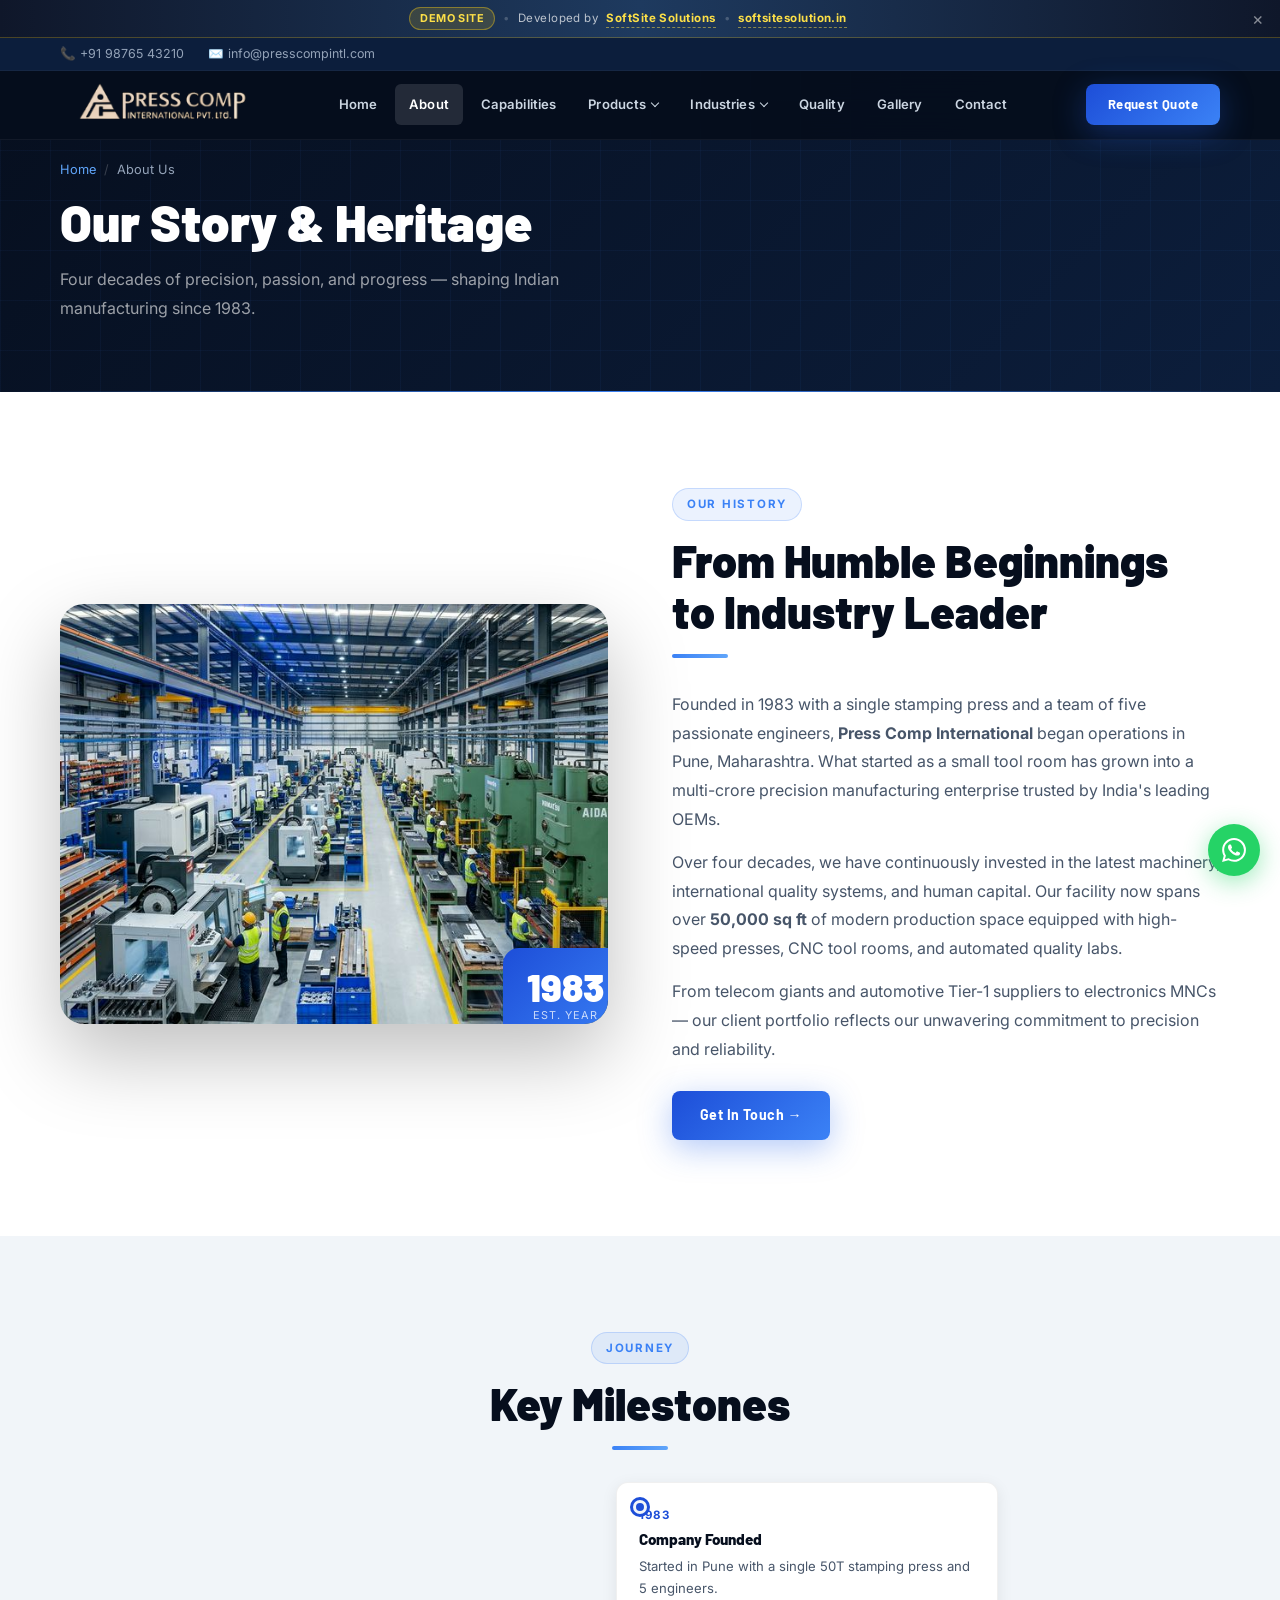
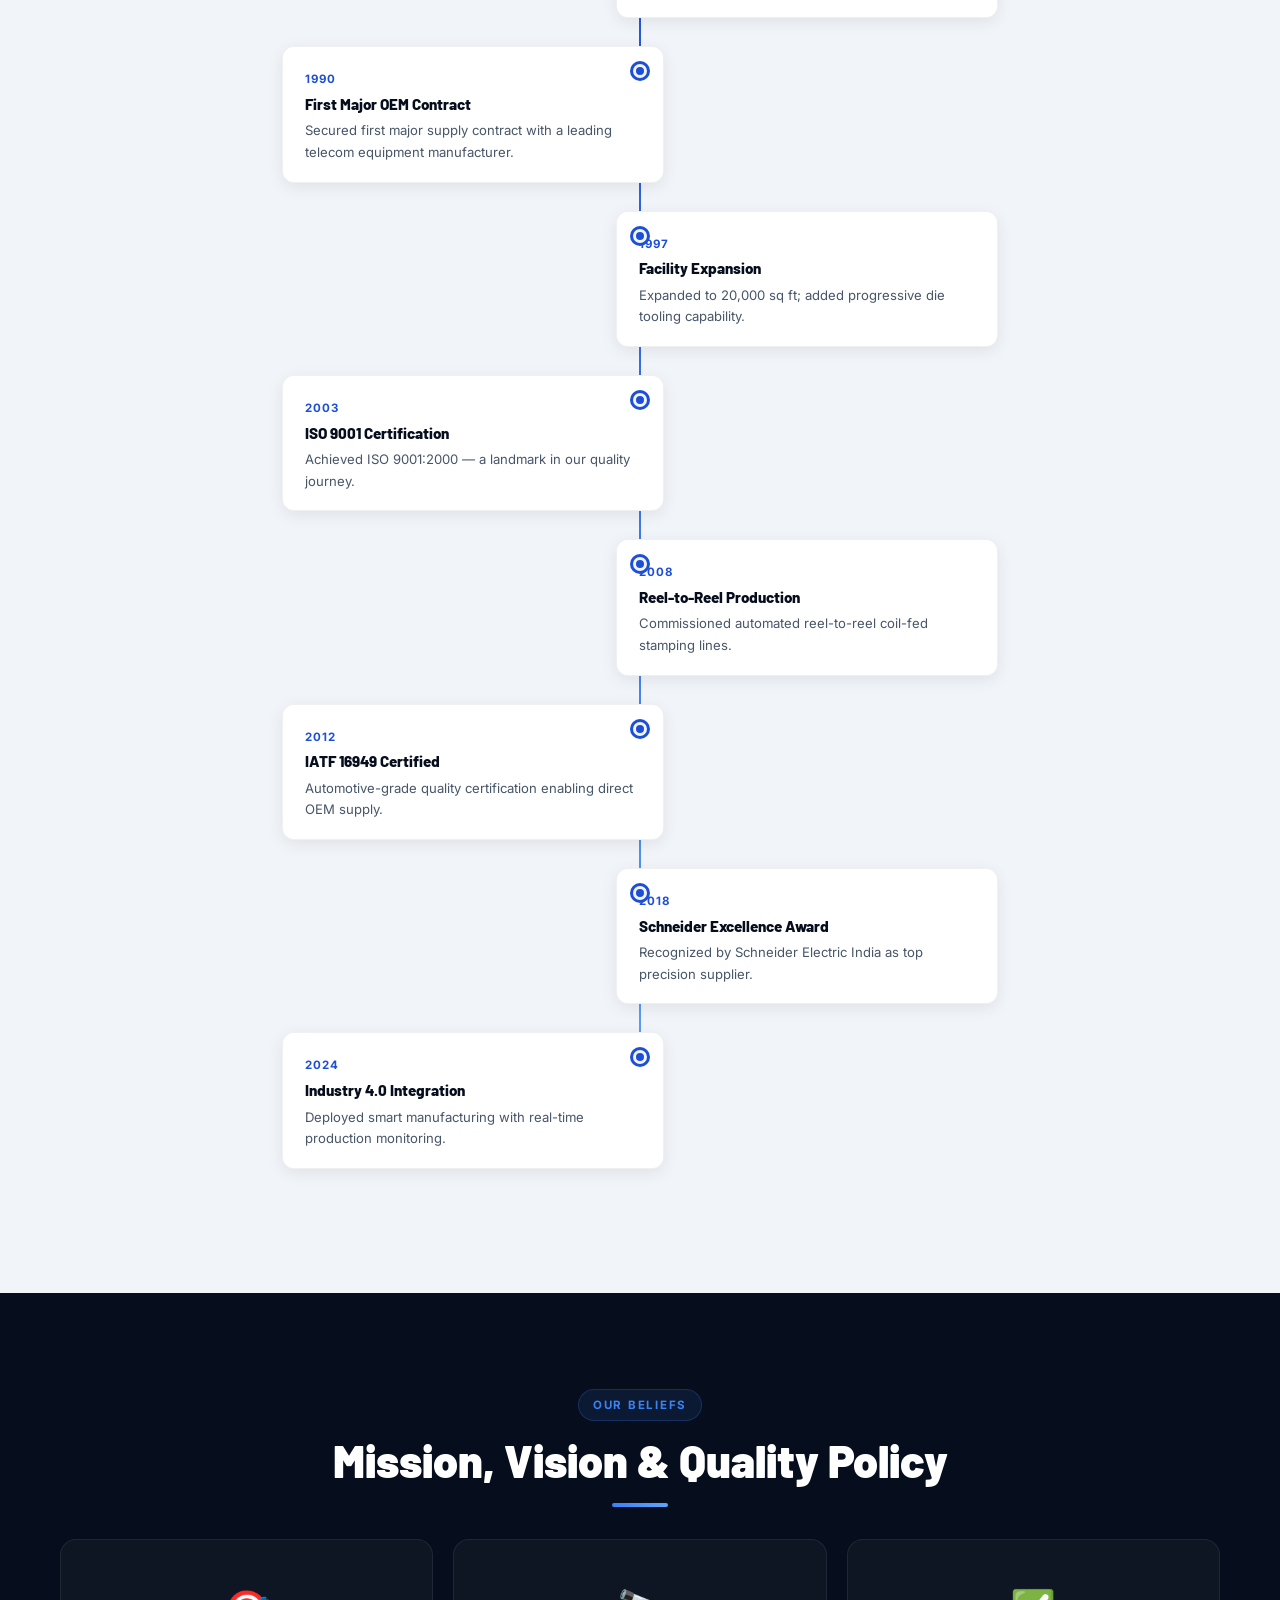
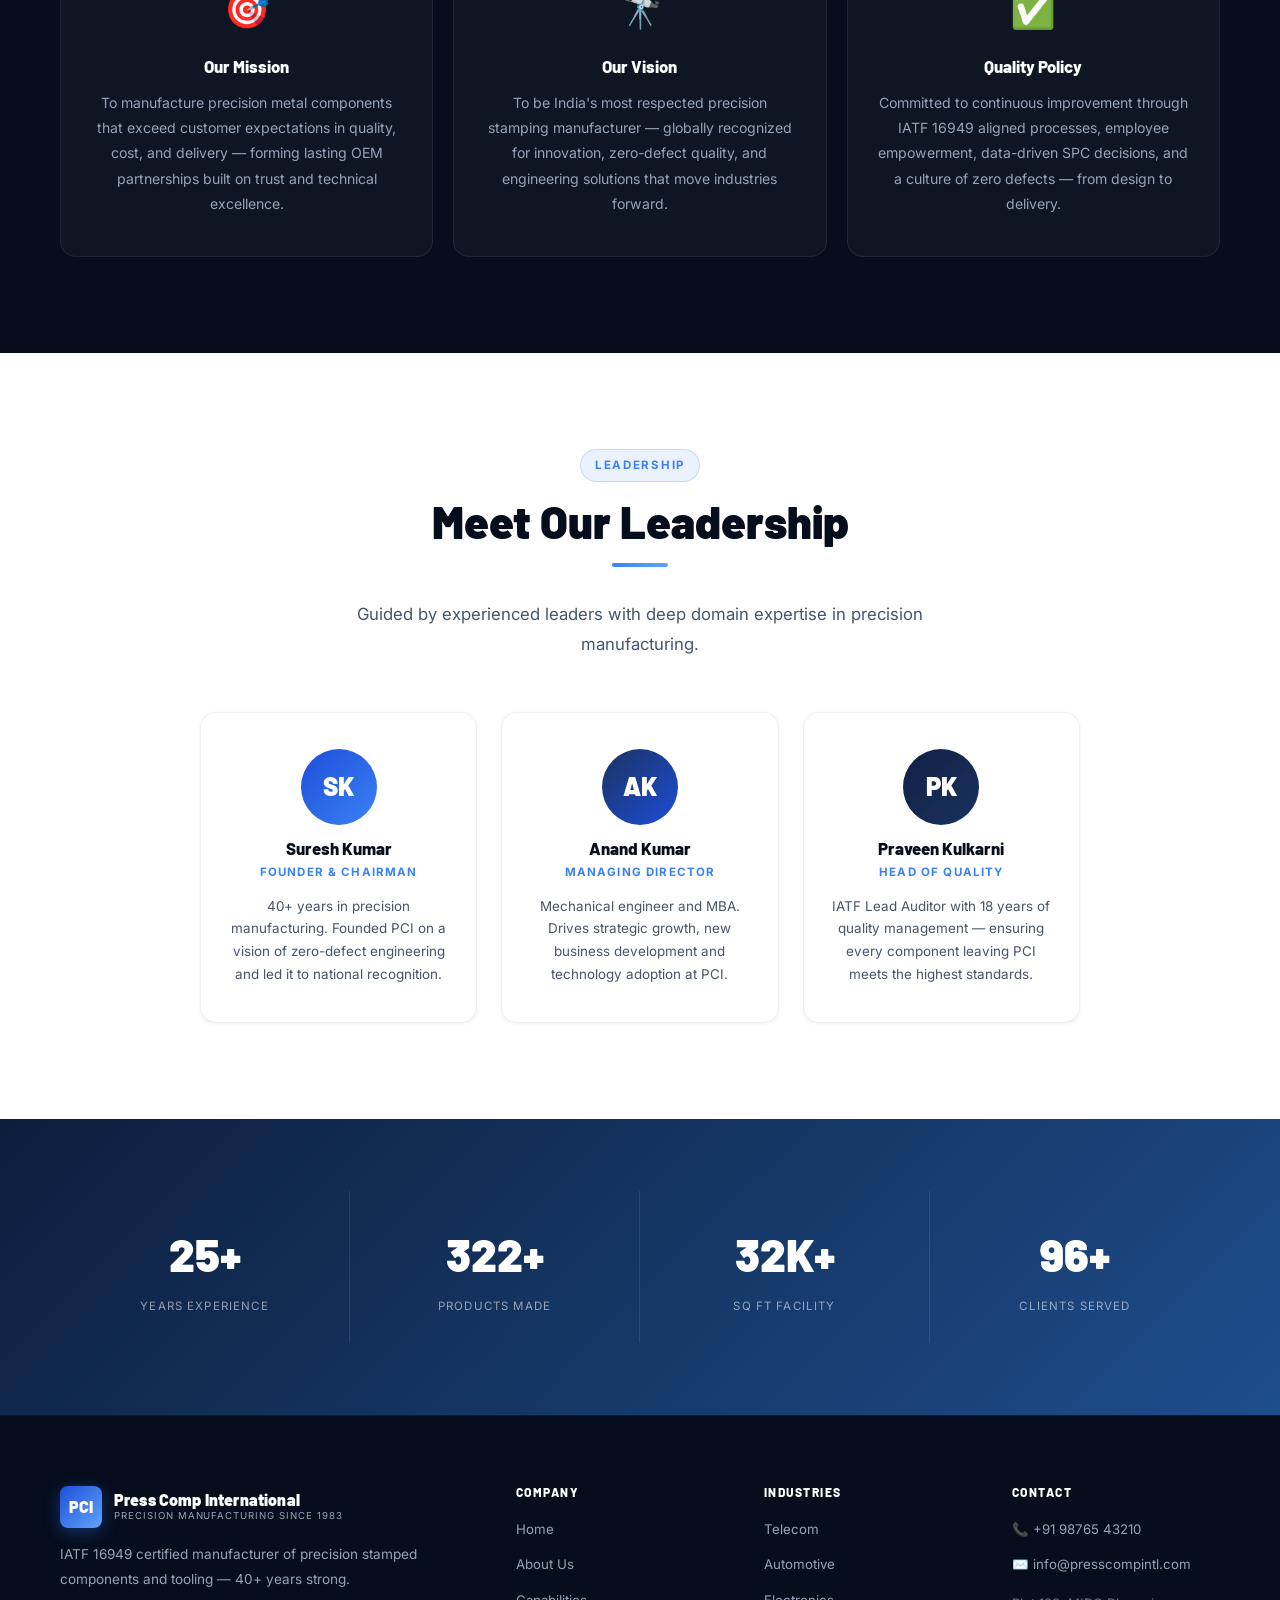
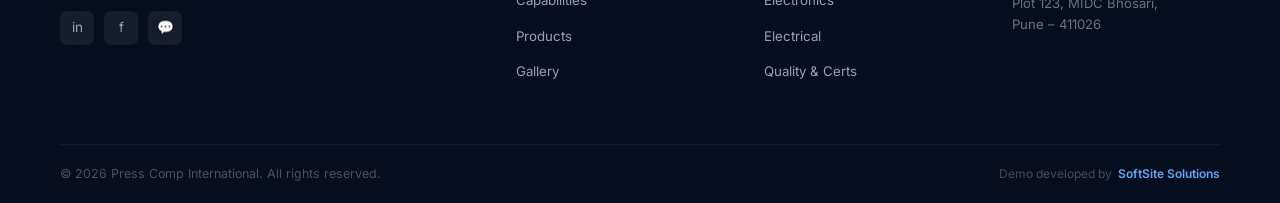
==== commit 51e428ee: "Compliance: Updated site-wide copyright year to 2026." ====
--- a/about.html
+++ b/about.html
@@ -235,7 +235,7 @@
       <div class="footer-col"><h5>Industries</h5><ul><li><a href="industries.html">Telecom</a></li><li><a href="industries.html">Automotive</a></li><li><a href="industries.html">Electronics</a></li><li><a href="industries.html">Electrical</a></li><li><a href="quality.html">Quality & Certs</a></li></ul></div>
       <div class="footer-col"><h5>Contact</h5><ul><li><a href="tel:+919876543210">📞 +91 98765 43210</a></li><li><a href="mailto:info@presscompintl.com">✉️ info@presscompintl.com</a></li><li style="color:#6b7280;font-size:.82rem;padding-top:6px;">Plot 123, MIDC Bhosari,<br>Pune – 411026</li></ul></div>
     </div>
-    <div class="footer-bottom"><p>© 2024 Press Comp International. All rights reserved.</p><div class="dev-credit">Demo developed by <a href="https://softsitesolution.in" target="_blank">SoftSite Solutions</a></div></div>
+    <div class="footer-bottom"><p>© 2026 Press Comp International. All rights reserved.</p><div class="dev-credit">Demo developed by <a href="https://softsitesolution.in" target="_blank">SoftSite Solutions</a></div></div>
   </div>
 </footer>
 <a href="https://wa.me/919876543210" class="wa-float" target="_blank" aria-label="WhatsApp"><svg viewBox="0 0 24 24"><path d="M17.472 14.382c-.297-.149-1.758-.867-2.03-.967-.273-.099-.471-.148-.67.15-.197.297-.767.966-.94 1.164-.173.199-.347.223-.644.075-.297-.15-1.255-.463-2.39-1.475-.883-.788-1.48-1.761-1.653-2.059-.173-.297-.018-.458.13-.606.134-.133.298-.347.446-.52.149-.174.198-.298.298-.497.099-.198.05-.371-.025-.52-.075-.149-.669-1.612-.916-2.207-.242-.579-.487-.5-.669-.51-.173-.008-.371-.01-.57-.01-.198 0-.52.074-.792.372-.272.297-1.04 1.016-1.04 2.479 0 1.462 1.065 2.875 1.213 3.074.149.198 2.096 3.2 5.077 4.487.709.306 1.262.489 1.694.625.712.227 1.36.195 1.871.118.571-.085 1.758-.719 2.006-1.413.248-.694.248-1.289.173-1.413-.074-.124-.272-.198-.57-.347m-5.421 7.403h-.004a9.87 9.87 0 01-5.031-1.378l-.361-.214-3.741.982.998-3.648-.235-.374a9.86 9.86 0 01-1.51-5.26c.001-5.45 4.436-9.884 9.888-9.884 2.64 0 5.122 1.03 6.988 2.898a9.825 9.825 0 012.893 6.994c-.003 5.45-4.437 9.884-9.885 9.884m8.413-18.297A11.815 11.815 0 0012.05 0C5.495 0 .16 5.335.157 11.892c0 2.096.547 4.142 1.588 5.945L.057 24l6.305-1.654a11.882 11.882 0 005.683 1.448h.005c6.554 0 11.89-5.335 11.893-11.893a11.821 11.821 0 00-3.48-8.413z"/></svg></a>
@@ -263,3 +263,4 @@
 
 
 
+
